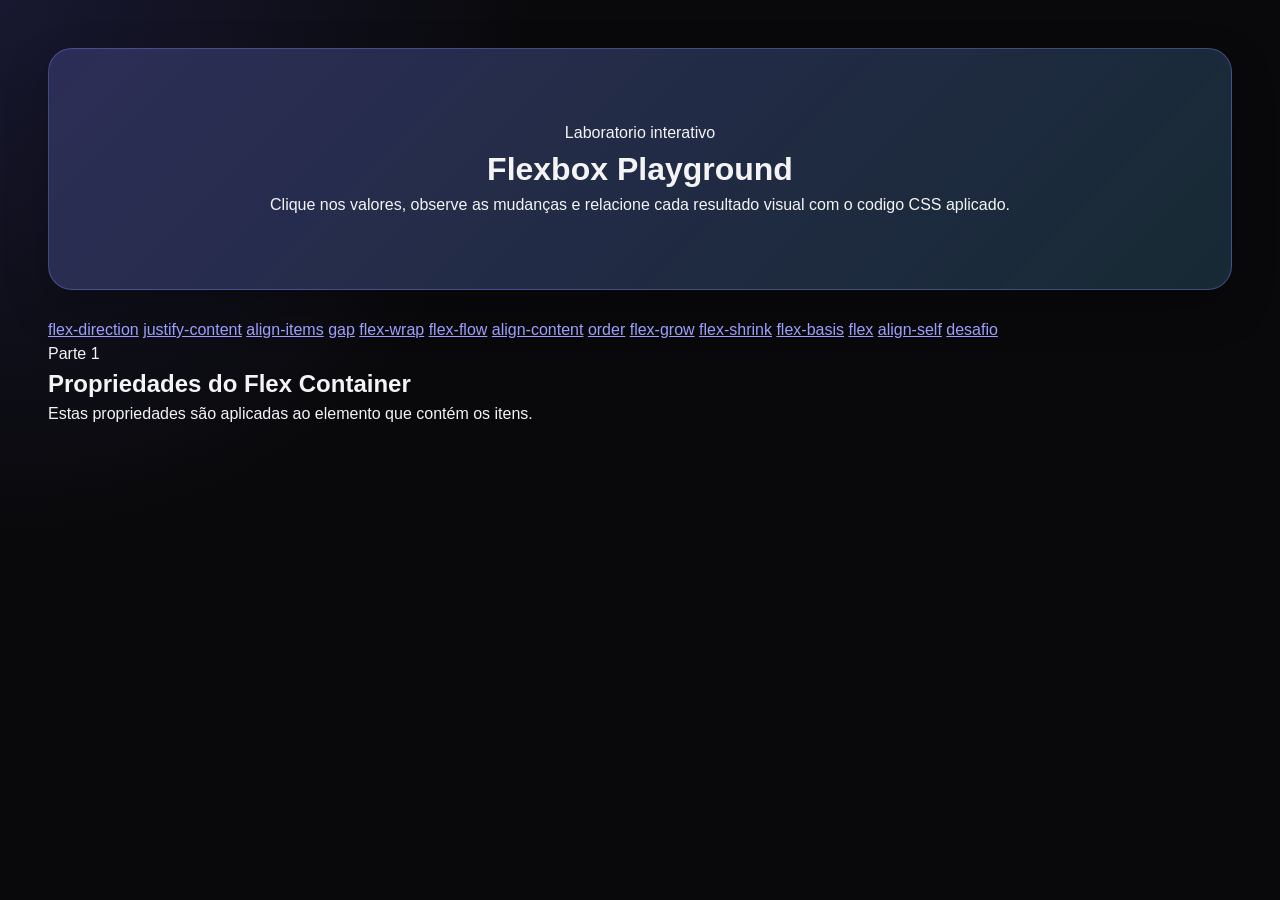
==== flexbox/index.html @ 86616b4c "v1.0.0 Created the project architecture, including:  - /js    - script.js - /style    - style.css in" ====
<!-- Define que o documento utiliza HTML5. Deve ser a primeira declaracao do arquivo -->
<!DOCTYPE html>
<!-- A tag htmlenvolve toda a pagina. lang="pt-BR" informa o idioma para navegadores e leitores de tela. -->
<html lang="pt-BR">
    <!-- O head guarda configuracoes e informacoes que nao aparecem diretamente no conteudo visual -->
<head>
    <!-- Permite utilizar acentos, cedilha e outros caracteres especiais corretamente. -->
    <meta charset="UTF-8">
    <!-- Faz o layout respeitar a largura real de celulares, tablets e computadores. -->
    <meta name="viewport" content="width=device-width, initial-scale=1.0">
    <!-- Descrição usada por mecanismos de busca e no compartilhamento do link -->
    <meta name="description" content="Laboratorio interativo para aprender e praticar as principais propriedades do CSS  Flexbox">
    <!-- Texto exibido na aba do navegador -->
    <title>Laboratorio Flexbox</title>
    <!-- Conecta o HTML ao arquivo CSS responsavel pela aparencia da pagina -->
    <link rel="stylesheet" href="style/style.css">
</head>
<!-- O body contém todo o conteudo visivel da pagina -->
<body>

    <!-- ===================================================
         CABEÇALHO PRINCIPAL
         Apresenta o nome e a proposta do laboratório.
    =================================================== -->
    <header class="page-header">
        <!-- Pequeno rótulo visual acima do título principal -->
        <span class="page-label">Laboratorio interativo</span>
        <!-- h1 é o título principal e deve representar o assunto da página. -->
        <h1>Flexbox Playground</h1>
        <p>
            Clique nos valores, observe as mudanças e relacione cada resultado visual com o codigo CSS aplicado.
        </p>
    </header>

    <!-- ===================================================
         NAVEGAÇÃO INTERNA
         cada link aponta para o id de uma seção da pagina.
         arial-label descreve o menu para tecnologias assistivas.
    =================================================== -->

    <nav class="property-navigation" aria-label="Navegação das propriedades do Flexbox">
        <a href="#flex-direction">flex-direction</a>
        <a href="#justify-content">justify-content</a>
        <a href="#align-items">align-items</a>
        <a href="#gap">gap</a>
        <a href="#flex-wrap">flex-wrap</a>
        <a href="#flex-flow">flex-flow</a>
        <a href="#align-content">align-content</a>
        <a href="#order">order</a>
        <a href="#flex-grow">flex-grow</a>
        <a href="#flex-shrink">flex-shrink</a>
        <a href="#flex-basis">flex-basis</a>
        <a href="#flex">flex</a>
        <a href="#align-self">align-self</a>
        <a href="#desafio">desafio</a>
    </nav>

    <!-- O main reune o conteudo principal do laboratorio -->
     <main>
        <!-- ===================================================
         PARTE 1 - PROPRIEDADES DO FLEX CONTAINER
         São aplicadas ao elemento pai, responsavel po organizar os itens.
        =================================================== -->
        <header class="group-header">
            <span>Parte 1</span>
            <h2>Propriedades do Flex Container</h2>
            <p>Estas propriedades são aplicadas ao elemento que contém os itens.</p>
        </header>
     </main>
</body>
</html>
---- flexbox/style/style.css ----
/* ===========================================
   Configurações gerais
=========================================== */

:root {
    color-scheme: dark;
    --backgroud: #09090b;
    --surface: #18181b;
    --surface-soft: #27272a;
    --surface-highlight: #3f3f46;
    --border: #52525b;
    --text: #f4f4f5;
    --text-muted: #d4d4d8;
    --primary: #6366f1;
    --primary-hover: #818cf8;
    --accent: #38bdf8;
    --success: #22c55e;
    --warning: #f59e0b;
    --danger: #ef4444;
    --item: #0ea5e9;
    --item-select: #f97316;
    --radius-small: 8px;
    --radius-medium: 12px;
    --radius-large: 18px;
    --shadow: 0 18px 45px rgba(0, 0, 0, 0.24);
}

* {
    margin: 0;
    padding: 0;
    box-sizing: border-box;
}

html {
    scroll-behavior: smooth;
    scroll-padding-top: 100px;
}

body {
    min-height: 100vh;
    padding: clamp(16px, 4vw, 48px);
    color: var(--text);
    background:
        radial-gradient(circle at top left, 
            rgba(99, 102, 241, 0.16),
            transparent 34rem),
        var(--backgroud);
        font-family: Inter, Arial, Arial, Helvetica, sans-serif;
        line-height: 1.5;
}

button,
select {
    font: inherit;
}

button,
a,
select {
    -webkit-tap-highlight-color: transparent;
}

button:focus-visible,
a:focus-visible,
select:focus-visible {
    outline: 3px solid #facc15;
    outline-offset: 3px;
}

/* ===========================================
   Cabeçalho e navegação
=========================================== */

.page-header {
    max-width: 1200px;
    margin: 0 auto 28px;
    padding: clamp(28px, 6vw, 72px);
    text-align: center;
    background: 
        linear-gradient(
            135deg, rgba(99, 102, 241, 0.28),
            rgba(14, 165, 233, 0.12)
        ),
        var(--surface);
    border: 1px solid rgba(129, 140, 248, 0.35);
    border-radius: 24px;
    box-shadow: var(--shadow);
}
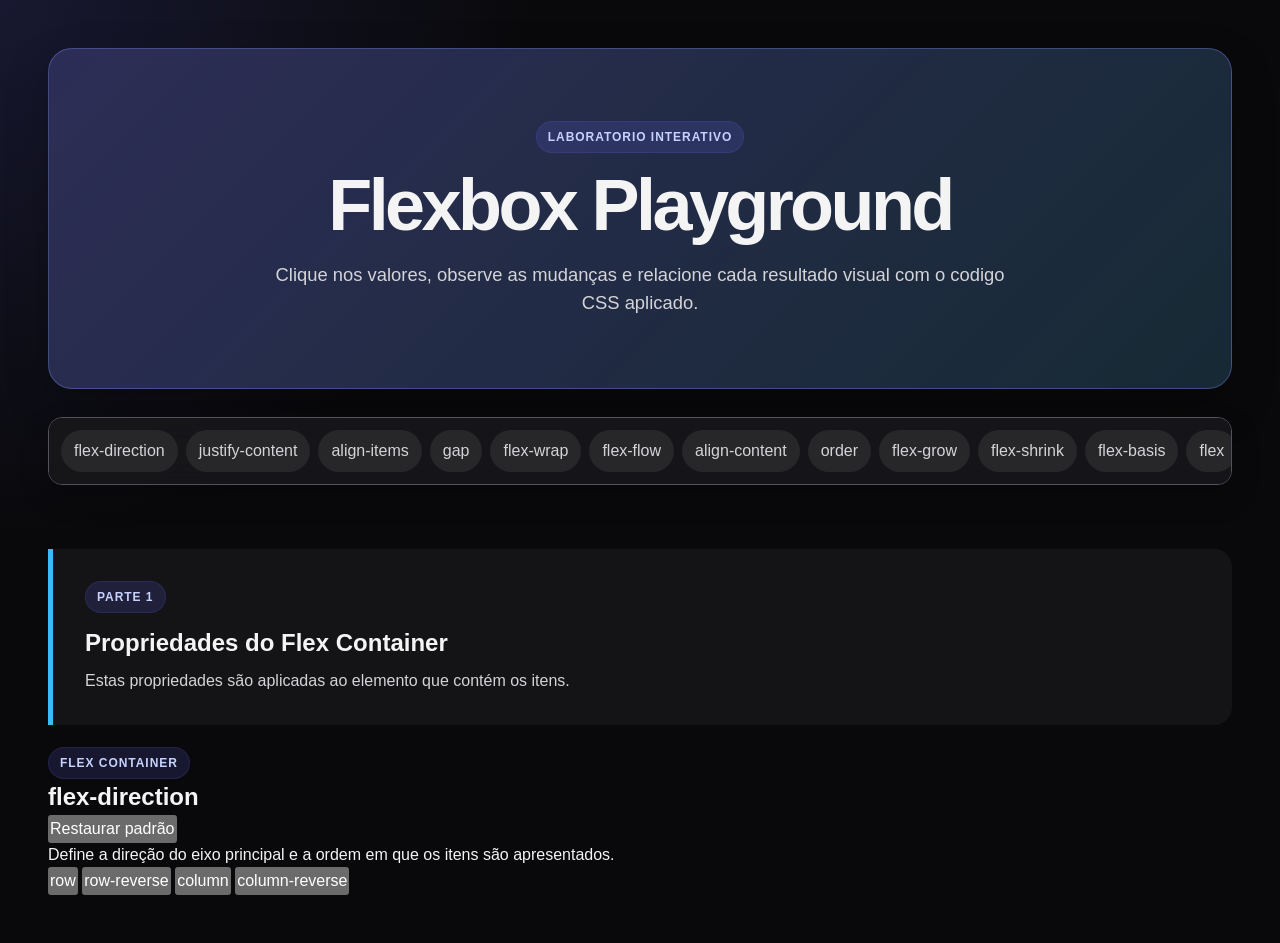
==== commit 416ec4ad: "v1.0.1 Updates to index.html:  1. Fixed bugs in the navigation menu. 2. Added styling to the `group-" ====
--- a/flexbox/index.html
+++ b/flexbox/index.html
@@ -66,6 +66,39 @@
             <h2>Propriedades do Flex Container</h2>
             <p>Estas propriedades são aplicadas ao elemento que contém os itens.</p>
         </header>
+
+        <!-- ===========================================
+            SEÇÃO: flex-direction
+            Define a direção do eixo principal e a ordem inicial dos itens.
+            O id permite acessar esta seção pelo menu de navegação
+        =========================================== -->
+        <section class="demo" id="flex-direction">
+            <!-- Agrupa o título da propriedade e o botão que restaura o valor inicial. -->
+             <div class="demo-heading">
+                <div>
+                    <span class="property-type">Flex Container</span>
+                    <h2>flex-direction</h2>
+                </div>
+                <button type="button" class="reset-button" data-reset-section="direction">Restaurar padrão</button>
+             </div>
+
+             <p class="demo-introduction">
+                Define a direção do eixo principal e a ordem em que os itens são apresentados.
+             </p>
+
+             <!-- 
+                Grupo de botões com os valores da propriedade.
+                role="group" e arial-label ajudam leitores de tela.
+                data-* guarda o valor que será lido pelo JavaScript.
+                aria-pressed informs qual botão está ativo.
+             -->
+                <div class="buttons" role="group" aria-label="Valores de flex-direction">
+                    <button type="button" data-direction="row" aria-pressed="true">row</button>
+                    <button type="button" data-direction="row-reverse" aria-pressed="false">row-reverse</button>
+                    <button type="button" data-direction="column" aria-pressed="false">column</button>
+                    <button type="button" data-direction="column-reverse" aria-pressed="false">column-reverse</button>
+                </div>
+        </section>
      </main>
 </body>
 </html>
--- a/flexbox/style/style.css
+++ b/flexbox/style/style.css
@@ -85,4 +85,99 @@
     border: 1px solid rgba(129, 140, 248, 0.35);
     border-radius: 24px;
     box-shadow: var(--shadow);
+}
+
+.page-label,
+.property-type,
+.group-header span {
+    display: inline-flex;
+    align-items: center;
+    width: fit-content;
+    padding: 6px 11px;
+    color: #c7d2fe;
+    background-color: rgba(99, 102, 241, 0.16);
+    border: 1px solid rgba(99, 102, 241, 0.16);
+    border-radius: 999px;
+    font-size: 0.75rem;
+    font-weight: 700;
+    letter-spacing: 0.08em;
+    text-transform: uppercase;
+}
+
+.page-header h1 {
+    margin-top: 16px;
+    font-size: clamp(2rem, 7vw, 4.5rem);
+    line-height: 1;
+    letter-spacing: -0.05em;
+}
+
+.page-header p {
+    max-width: 760px;
+    margin: 20px auto 0;
+    color: var(--text-muted);
+    font-size: clamp(1rem, 2vw, 1.15rem);
+}
+
+.property-navigation {
+    position: sticky;
+    top: 12px;
+    z-index: 20;
+    display: flex;
+    gap: 8px;
+    flex-wrap: nowrap;
+    max-width: 1200px;
+    margin: 0 auto 36px;
+    padding: 12px;
+    overflow-x: auto;
+    background-color: rgba(24, 24, 27, 0.9);
+    border: 1px solid var(--border);
+    border-radius: 14px;
+    box-shadow: 0 12px 30px rgba(0, 0, 0, 0.2);
+    backdrop-filter: blur(14px);
+}
+
+.property-navigation a {
+    flex: 0 0 auto;
+    padding: 8px 12px;
+    color: var(--text-muted);
+    background-color: var(--surface-soft);
+    border: 1px solid transparent;
+    border-radius: 999px;
+    text-decoration: none;
+    font-size: 0.85;
+    transition: 0.2s;
+}
+
+.property-navigation a:hover {
+    color: white;
+    background-color: var(--primary);
+    border-color: var(--primary-hover);
+}
+
+/* ===========================================
+   Grupos e seções
+=========================================== */
+
+main {
+    max-width: 1200px;
+    margin: 0 auto;
+}
+
+.group-header {
+    margin: 64px 0 22px;
+    padding: clamp(20px, 4vw, 32px);
+    background-color: rgba(24, 24, 27, 0.76);
+    border-left: 5px solid var(--accent);
+    border-radius: 0 var(--radius-large) var(--radius-large) 0;
+}
+
+.group-header h2 {
+    margin-top: 12px;
+    color: var(--text);
+    font-size: clamp(1.6rem, 4vw, 2.5);
+}
+
+.group-header p {
+    margin-top: 8px;
+    color: var(--text-muted);
 }
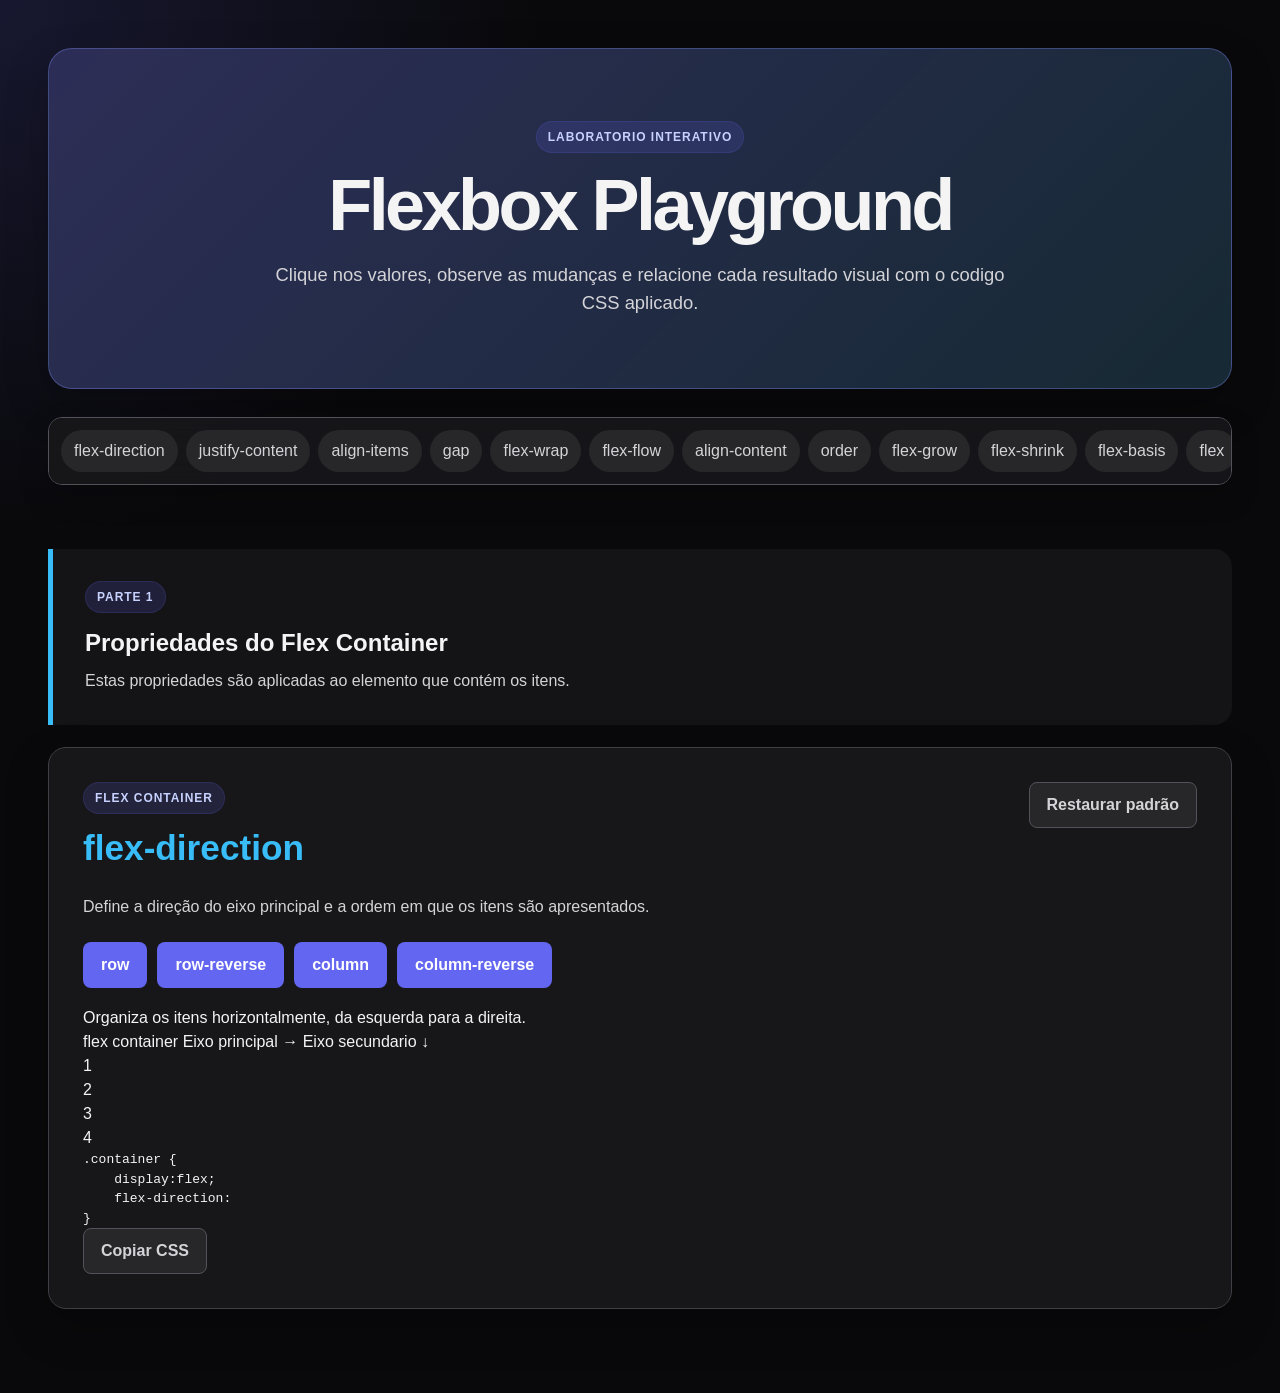
==== commit c4da6750: "v1.0.2 Update to index.html:  1. Added a custom description field (updated via JavaScript based on t" ====
--- a/flexbox/index.html
+++ b/flexbox/index.html
@@ -98,6 +98,46 @@
                     <button type="button" data-direction="column" aria-pressed="false">column</button>
                     <button type="button" data-direction="column-reverse" aria-pressed="false">column-reverse</button>
                 </div>
+
+                <!--
+                Descrição atualizada pelo JavaScript conforme o botão escolhido.
+                aria-live="polite" permite anunciar a mudança para leitores de tela.
+                -->
+
+                <p class="property-descripition direction-descript" aria-live="polite">
+                    Organiza os itens horizontalmente, da esquerda para a direita.
+                </p>
+
+                <!--
+                    Área visual da demontração.
+                    A classe container recebe display:flex no CSS.
+                    A segunda classe identifica a propriedade demonstrada.
+                -->
+                <div class="container direction-container" id="direction-container">
+                    <span class="container-label">flex container</span>
+                    <!-- Indicadores dos eixos; o JavaScript atualiza as setas nesta seção-->
+                    <span class="axis axis-main direction-main-axis">Eixo principal →</span>
+                    <span class="axis axis-cross direction-cross-axis">Eixo secundario ↓</span>
+                    <!-- Cada elemento .item é um flex Item. Os números facilitam observar ordem e posição -->
+                     <div><span class="item">1</span></div>
+                     <div><span class="item">2</span></div>
+                     <div><span class="item">3</span></div>
+                     <div><span class="item">4</span></div>
+                </div>
+
+                <!--
+                    Mostra o CSS correspondente ao valor selecionado.
+                    pre preserva espaços e quebras linha; code identifica código-fonte.
+                    O botão usa data-copy-property e data-copy-target para copiar o resultado.
+                -->
+                <div class="code-wrapper">
+                    <pre class="code"><code>.container {
+    display:flex;
+    flex-direction: <strong class="direction-value" aria-live="polite"></strong>
+}</code></pre>
+                <button type="button" class="copy-button" data-copy-property="flex-direction"
+                    data-copy-targed=".direction-value">Copiar CSS</button>
+            </div>
         </section>
      </main>
 </body>
--- a/flexbox/style/style.css
+++ b/flexbox/style/style.css
@@ -180,4 +180,174 @@
 .group-header p {
     margin-top: 8px;
     color: var(--text-muted);
-}+}
+
+/* ===========================================
+   CARD DE DEMONTRAÇÃO
+
+   Cada propredade é apresentada dentro de um card separado.
+
+   overflow: hidden impede que elementos ultrapassem as bordas.
+=========================================== */
+
+.demo {
+    margin-bottom: 36px;
+    padding: clamp(20px, 4vw, 34px);
+    overflow: hidden;
+    background-color: rgba(24, 24, 27, 0.92);
+    border: 1px solid var(--surface-highlight);
+    border-radius: var(--radius-large);
+    box-shadow: var(--shadow);
+}
+
+/* ===========================================
+   CABEÇALHO INTERNO DA DEMONSTRAÇÃO
+
+   Utiliza flexbox para separar
+=========================================== */
+
+
+.demo-heading {
+    display: flex;
+    align-items: flex-start;
+    justify-content: space-between;
+    gap: 20px;
+}
+
+.demo-heading h2 {
+    margin-top: 8px;
+    color: var(--accent);
+    font-size: clamp(1.55rem, 4vw, 2.2rem);
+}
+
+.item-property {
+    color: #fed7aa;
+    background-color: rgba(249, 115, 22, 0.14);
+    border-color: rgba(249, 115, 22, 0.3);
+}
+
+.challenge-label {
+    color: #bbf7d0;
+    background-color: rgba(34, 197, 94, 0.14);
+    border-color: rgba(34, 197, 94, 0.3);
+}
+
+.demo-introduction {
+    max-width: 850px;
+    margin: 18px 0 22px;
+    color: var(--text-muted);
+    line-height: 1.7;
+}
+
+.demo-introduction strong {
+    color: white;
+}
+
+/* ===========================================
+   DESCRIÇÃO DINÂMICA
+
+   Este texto será atualizado pelo JavaScript quando o aluno
+   selecionar outro valor da propriedade.
+=========================================== */
+
+.property-description {
+    min-height: 52px;
+    margin: 0 0 18px;
+    padding: 12px 16px;
+    color: #e0f2fe;
+    background-color: rgba(14, 165, 233, 0.09);
+    border-left: 4px solid var(--accent);
+    border-radius: 0 var(--radius-small) var(--radius-small);
+}
+
+/* ===========================================
+   BOTÕES E CONTROLES
+=========================================== */
+
+/* Organiza os botões em linha e permite quebra automatica. */
+
+.buttons {
+    display: flex;
+    gap: 10px;
+    flex-wrap: wrap;
+    margin-bottom: 18px;
+}
+
+/* ===========================================
+   BOTÃO PADRÃO
+
+   min-height: 44px cria uma área confortavel para clique
+   também em dispositivos com tela sensivel ao toque.
+=========================================== */
+
+button {
+    min-height: 44px;
+    padding: 10px 17px;
+    color: white;
+    background-color: var(--primary);
+    border: 1px solid transparent;
+    border-radius: var(--radius-small);
+    cursor: pointer;
+    font-weight: 700;
+    transition: 
+        transform 0.2s,
+        backgroud-color 0.2s,
+        border-color 0.2s,
+        box-shadow 0.2s;
+}
+
+button:hover {
+    background-color: var(--primary-hover);
+    transform: translateY(-1px);
+}
+
+/* ===========================================
+   BOTÃO ATIVO
+
+   A classe active é controlada pelo JavaScript e mostra qual
+   valor CSS está selecionada
+=========================================== */
+
+button.active {
+    color: #052e16;
+    background-color: var(--success);
+    border-color: #86efac;
+    box-shadow: 0 0 0 4px rgba(34, 197, 94, 0.14);
+}
+
+.reset-button,
+.copy-button {
+    color: var(--text-muted);
+    background-color: var(--surface-soft);
+    border-color: var(--border);
+    font-weight: 600;
+}
+
+.reset-button:hover,
+.copy-button:hover {
+    color: white;
+    background-color: var(--surface-highlight);
+}
+
+/*
+    Esta classe é adicionada temporariamente pelo JavaScript
+    após o código CSS ser copiado
+*/
+
+.copy-button.copy-sucess {
+    color: #052e16;
+    background-color: var(--success);
+    border-color: #86efac;
+}
+
+.compact-buttons {
+    margin-bottom: 0;
+}
+
+/* ===========================================
+   CONTROLE DA DEMONSTRAÇÃO flex-shrink
+
+   flex-shrink só é percebido quando falta espaço.
+
+   Por isso esta área permite alterar a largura do container.
+=========================================== */
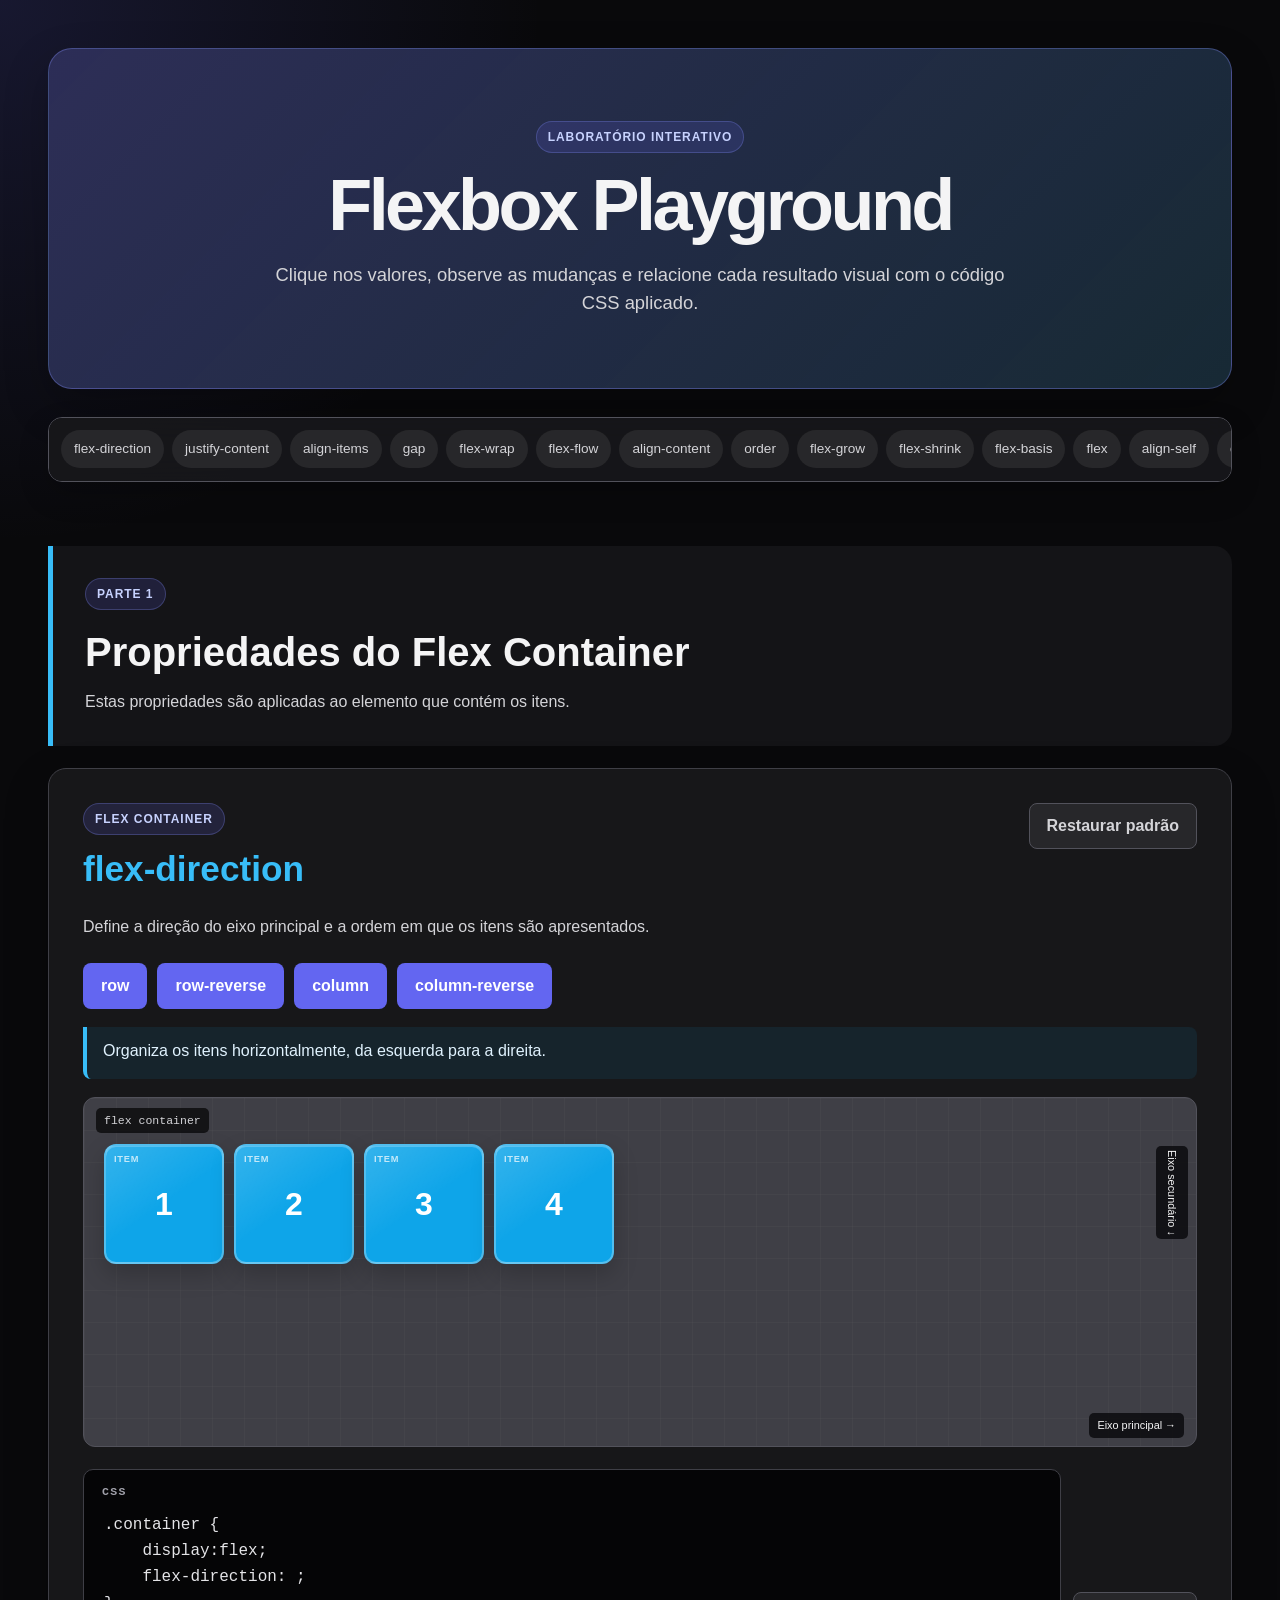
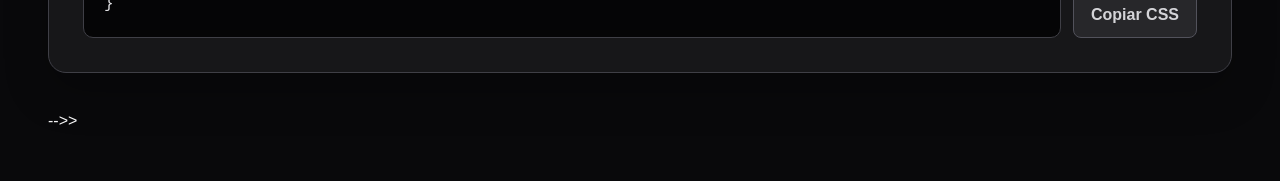
==== commit 849fe632: "v1.0.3 Update to index.html:  There were no updates to this file in this version.  Update to style.c" ====
--- a/flexbox/index.html
+++ b/flexbox/index.html
@@ -1,43 +1,46 @@
-<!-- Define que o documento utiliza HTML5. Deve ser a primeira declaracao do arquivo -->
+<!-- Define que o documento utiliza HTML5. Deve ser a primeira declaração do arquivo -->
 <!DOCTYPE html>
-<!-- A tag htmlenvolve toda a pagina. lang="pt-BR" informa o idioma para navegadores e leitores de tela. -->
+<!-- A tag html envolve toda a página. lang="pt-BR" informa o idioma para navegadores e leitores de tela. -->
 <html lang="pt-BR">
-    <!-- O head guarda configuracoes e informacoes que nao aparecem diretamente no conteudo visual -->
+ 
+<!-- O head guarda configurações e informações que não aparecem diretamente no conteúdo visual. -->
 <head>
     <!-- Permite utilizar acentos, cedilha e outros caracteres especiais corretamente. -->
     <meta charset="UTF-8">
     <!-- Faz o layout respeitar a largura real de celulares, tablets e computadores. -->
     <meta name="viewport" content="width=device-width, initial-scale=1.0">
-    <!-- Descrição usada por mecanismos de busca e no compartilhamento do link -->
-    <meta name="description" content="Laboratorio interativo para aprender e praticar as principais propriedades do CSS  Flexbox">
+    <!-- Descrição usada por mecanismos de busca e no compartilhamento do link. -->
+    <meta name="description" content="Laboratório interativo para aprender e praticar as principais propriedades do CSS flexbox.">
     <!-- Texto exibido na aba do navegador -->
-    <title>Laboratorio Flexbox</title>
-    <!-- Conecta o HTML ao arquivo CSS responsavel pela aparencia da pagina -->
+    <title>Laboratório Flexbox</title>
+    <!-- Conecta o HTML ao arquivo CSS responsável pela aparência da página. -->
     <link rel="stylesheet" href="style/style.css">
 </head>
-<!-- O body contém todo o conteudo visivel da pagina -->
+ 
+<!-- O body contém todo o conteúdo visível da página. -->
 <body>
-
+   
     <!-- ===================================================
          CABEÇALHO PRINCIPAL
          Apresenta o nome e a proposta do laboratório.
     =================================================== -->
     <header class="page-header">
-        <!-- Pequeno rótulo visual acima do título principal -->
-        <span class="page-label">Laboratorio interativo</span>
-        <!-- h1 é o título principal e deve representar o assunto da página. -->
+        <!-- Pequeno rótulo visual acima do título principal. -->
+        <span class="page-label">Laboratório interativo</span>
+        <!-- h1 é o título principal e deve represetar o assunto da página. -->
         <h1>Flexbox Playground</h1>
         <p>
-            Clique nos valores, observe as mudanças e relacione cada resultado visual com o codigo CSS aplicado.
+            Clique nos valores, observe as mudanças e relacione cada resultado visual
+            com o código CSS aplicado.
         </p>
     </header>
-
+ 
     <!-- ===================================================
          NAVEGAÇÃO INTERNA
-         cada link aponta para o id de uma seção da pagina.
-         arial-label descreve o menu para tecnologias assistivas.
+         Cada link aponta para o id de uma seção da página.
+         aria-label descreve o menu para tecnologias assistivas.
     =================================================== -->
-
+ 
     <nav class="property-navigation" aria-label="Navegação das propriedades do Flexbox">
         <a href="#flex-direction">flex-direction</a>
         <a href="#justify-content">justify-content</a>
@@ -54,91 +57,92 @@
         <a href="#align-self">align-self</a>
         <a href="#desafio">desafio</a>
     </nav>
-
-    <!-- O main reune o conteudo principal do laboratorio -->
-     <main>
+ 
+    <!-- O main reúne o conteúdo principal do laboratório -->
+    <main>
         <!-- ===================================================
-         PARTE 1 - PROPRIEDADES DO FLEX CONTAINER
-         São aplicadas ao elemento pai, responsavel po organizar os itens.
+             PARTE 1 — PROPRIEDADES DO FLEX CONTAINER
+             São aplicadas ao elemento pai, responsável por organizar os itens.
         =================================================== -->
         <header class="group-header">
             <span>Parte 1</span>
             <h2>Propriedades do Flex Container</h2>
             <p>Estas propriedades são aplicadas ao elemento que contém os itens.</p>
         </header>
-
-        <!-- ===========================================
-            SEÇÃO: flex-direction
-            Define a direção do eixo principal e a ordem inicial dos itens.
-            O id permite acessar esta seção pelo menu de navegação
-        =========================================== -->
+ 
+        <!-- ===================================================
+             SEÇÃO: flex-direction
+             Define a direção do eixo principal e a ordem inicial dos itens.
+             O id permite acessar esta seção pelo menu de navegação.
+        =================================================== -->
         <section class="demo" id="flex-direction">
             <!-- Agrupa o título da propriedade e o botão que restaura o valor inicial. -->
-             <div class="demo-heading">
+            <div class="demo-heading">
                 <div>
                     <span class="property-type">Flex Container</span>
                     <h2>flex-direction</h2>
                 </div>
                 <button type="button" class="reset-button" data-reset-section="direction">Restaurar padrão</button>
-             </div>
-
-             <p class="demo-introduction">
+            </div>
+ 
+            <p class="demo-introduction">
                 Define a direção do eixo principal e a ordem em que os itens são apresentados.
-             </p>
-
-             <!-- 
+            </p>
+ 
+            <!--
                 Grupo de botões com os valores da propriedade.
-                role="group" e arial-label ajudam leitores de tela.
+                role="group" e aria-label ajudam leitores de tela.
                 data-* guarda o valor que será lido pelo JavaScript.
-                aria-pressed informs qual botão está ativo.
-             -->
-                <div class="buttons" role="group" aria-label="Valores de flex-direction">
-                    <button type="button" data-direction="row" aria-pressed="true">row</button>
-                    <button type="button" data-direction="row-reverse" aria-pressed="false">row-reverse</button>
-                    <button type="button" data-direction="column" aria-pressed="false">column</button>
-                    <button type="button" data-direction="column-reverse" aria-pressed="false">column-reverse</button>
-                </div>
-
-                <!--
+                aria-pressed informa qual botão está ativo.
+            -->
+            <div class="buttons" role="group" aria-label="Valores de flex-direction">
+                <button type="button" data-direction="row" aria-pressed="true">row</button>
+                <button type="button" data-direction="row-reverse" aria-pressed="false">row-reverse</button>
+                <button type="button" data-direction="column" aria-pressed="false">column</button>
+                <button type="button" data-direction="column-reverse" aria-pressed="false">column-reverse</button>
+            </div>
+ 
+            <!--
                 Descrição atualizada pelo JavaScript conforme o botão escolhido.
                 aria-live="polite" permite anunciar a mudança para leitores de tela.
-                -->
-
-                <p class="property-descripition direction-descript" aria-live="polite">
-                    Organiza os itens horizontalmente, da esquerda para a direita.
-                </p>
-
-                <!--
-                    Área visual da demontração.
-                    A classe container recebe display:flex no CSS.
-                    A segunda classe identifica a propriedade demonstrada.
-                -->
-                <div class="container direction-container" id="direction-container">
-                    <span class="container-label">flex container</span>
-                    <!-- Indicadores dos eixos; o JavaScript atualiza as setas nesta seção-->
-                    <span class="axis axis-main direction-main-axis">Eixo principal →</span>
-                    <span class="axis axis-cross direction-cross-axis">Eixo secundario ↓</span>
-                    <!-- Cada elemento .item é um flex Item. Os números facilitam observar ordem e posição -->
-                     <div><span class="item">1</span></div>
-                     <div><span class="item">2</span></div>
-                     <div><span class="item">3</span></div>
-                     <div><span class="item">4</span></div>
-                </div>
-
-                <!--
-                    Mostra o CSS correspondente ao valor selecionado.
-                    pre preserva espaços e quebras linha; code identifica código-fonte.
-                    O botão usa data-copy-property e data-copy-target para copiar o resultado.
-                -->
-                <div class="code-wrapper">
-                    <pre class="code"><code>.container {
+            -->
+            <p class="property-description direction-description" aria-live="polite">
+                Organiza os itens horizontalmente, da esquerda para a direita.
+            </p>
+ 
+            <!--
+                Área visual da demonstração.
+                A classe container recebe display:flex no CSS.
+                A segunda classe identifica a propriedade demonstrada.
+            -->
+            <div class="container direction-container" id="direction-container">
+                <span class="container-label">flex container</span>
+                <!-- Indicadores dos eixos; o JavaScript atualiza as setas nesta seção. -->
+                <span class="axis axis-main direction-main-axis">Eixo principal →</span>
+                <span class="axis axis-cross direction-cross-axis">Eixo secundário ↓</span>
+                <!-- Cada elemento .item é um flex Item. Os números facilitam observar ordem e posição. -->
+                <div><span class="item">1</span></div>
+                <div><span class="item">2</span></div>
+                <div><span class="item">3</span></div>
+                <div><span class="item">4</span></div>
+            </div>
+ 
+            <!--
+                Mostra o CSS correspondente ao valor selecionado.
+                <pre> preserva espaços e quebras de linha; <code> identifica código-fonte.
+                O botão usa data-copy-property e data-copy-target para copiar o resultado.
+            -->
+            <div class="code-wrapper">
+                <pre class="code"><code>.container {
     display:flex;
-    flex-direction: <strong class="direction-value" aria-live="polite"></strong>
+    flex-direction: <strong class="direction-value" aria-live="polite"></strong>;                    
 }</code></pre>
                 <button type="button" class="copy-button" data-copy-property="flex-direction"
-                    data-copy-targed=".direction-value">Copiar CSS</button>
+                    data-copy-target=".direction-value">Copiar CSS</button>
             </div>
         </section>
-     </main>
+ 
+    </main>
+ 
 </body>
-</html>+</html>-->>
--- a/flexbox/style/style.css
+++ b/flexbox/style/style.css
@@ -1,10 +1,10 @@
 /* ===========================================
    Configurações gerais
 =========================================== */
-
+ 
 :root {
     color-scheme: dark;
-    --backgroud: #09090b;
+    --background: #09090b;
     --surface: #18181b;
     --surface-soft: #27272a;
     --surface-highlight: #3f3f46;
@@ -18,65 +18,65 @@
     --warning: #f59e0b;
     --danger: #ef4444;
     --item: #0ea5e9;
-    --item-select: #f97316;
+    --item-selected: #f97316;
     --radius-small: 8px;
     --radius-medium: 12px;
     --radius-large: 18px;
     --shadow: 0 18px 45px rgba(0, 0, 0, 0.24);
 }
-
+ 
 * {
     margin: 0;
     padding: 0;
     box-sizing: border-box;
 }
-
+ 
 html {
     scroll-behavior: smooth;
     scroll-padding-top: 100px;
 }
-
+ 
 body {
     min-height: 100vh;
     padding: clamp(16px, 4vw, 48px);
     color: var(--text);
     background:
-        radial-gradient(circle at top left, 
+        radial-gradient(circle at top left,
             rgba(99, 102, 241, 0.16),
             transparent 34rem),
-        var(--backgroud);
-        font-family: Inter, Arial, Arial, Helvetica, sans-serif;
-        line-height: 1.5;
-}
-
+        var(--background);
+    font-family: Inter, Arial, Helvetica, sans-serif;
+    line-height: 1.5;
+}
+ 
 button,
 select {
     font: inherit;
 }
-
+ 
 button,
 a,
 select {
     -webkit-tap-highlight-color: transparent;
 }
-
+ 
 button:focus-visible,
 a:focus-visible,
 select:focus-visible {
     outline: 3px solid #facc15;
     outline-offset: 3px;
 }
-
+ 
 /* ===========================================
    Cabeçalho e navegação
 =========================================== */
-
+ 
 .page-header {
     max-width: 1200px;
     margin: 0 auto 28px;
     padding: clamp(28px, 6vw, 72px);
     text-align: center;
-    background: 
+    background:
         linear-gradient(
             135deg, rgba(99, 102, 241, 0.28),
             rgba(14, 165, 233, 0.12)
@@ -86,7 +86,7 @@
     border-radius: 24px;
     box-shadow: var(--shadow);
 }
-
+ 
 .page-label,
 .property-type,
 .group-header span {
@@ -96,28 +96,28 @@
     padding: 6px 11px;
     color: #c7d2fe;
     background-color: rgba(99, 102, 241, 0.16);
-    border: 1px solid rgba(99, 102, 241, 0.16);
+    border: 1px solid rgba(129, 140, 248, 0.28);
     border-radius: 999px;
     font-size: 0.75rem;
     font-weight: 700;
     letter-spacing: 0.08em;
     text-transform: uppercase;
 }
-
+ 
 .page-header h1 {
     margin-top: 16px;
     font-size: clamp(2rem, 7vw, 4.5rem);
     line-height: 1;
     letter-spacing: -0.05em;
 }
-
+ 
 .page-header p {
     max-width: 760px;
     margin: 20px auto 0;
     color: var(--text-muted);
-    font-size: clamp(1rem, 2vw, 1.15rem);
-}
-
+    font-size: clamp(1rem, 2vw, 1.15rem); /*      1.15rem*/
+}
+ 
 .property-navigation {
     position: sticky;
     top: 12px;
@@ -135,7 +135,7 @@
     box-shadow: 0 12px 30px rgba(0, 0, 0, 0.2);
     backdrop-filter: blur(14px);
 }
-
+ 
 .property-navigation a {
     flex: 0 0 auto;
     padding: 8px 12px;
@@ -144,25 +144,25 @@
     border: 1px solid transparent;
     border-radius: 999px;
     text-decoration: none;
-    font-size: 0.85;
+    font-size: 0.85rem;
     transition: 0.2s;
 }
-
+ 
 .property-navigation a:hover {
     color: white;
     background-color: var(--primary);
     border-color: var(--primary-hover);
 }
-
+ 
 /* ===========================================
    Grupos e seções
 =========================================== */
-
+ 
 main {
     max-width: 1200px;
     margin: 0 auto;
 }
-
+ 
 .group-header {
     margin: 64px 0 22px;
     padding: clamp(20px, 4vw, 32px);
@@ -170,26 +170,26 @@
     border-left: 5px solid var(--accent);
     border-radius: 0 var(--radius-large) var(--radius-large) 0;
 }
-
+ 
 .group-header h2 {
     margin-top: 12px;
     color: var(--text);
-    font-size: clamp(1.6rem, 4vw, 2.5);
-}
-
+    font-size: clamp(1.6rem, 4vw, 2.5rem);
+}
+ 
 .group-header p {
     margin-top: 8px;
     color: var(--text-muted);
 }
-
-/* ===========================================
-   CARD DE DEMONTRAÇÃO
-
-   Cada propredade é apresentada dentro de um card separado.
-
+ 
+/* ==========================================================
+   CARD DE DEMONSTRAÇÃO
+ 
+   Cada propriedade é apresentada dentro de um card separado.
+ 
    overflow: hidden impede que elementos ultrapassem as bordas.
-=========================================== */
-
+========================================================== */
+ 
 .demo {
     margin-bottom: 36px;
     padding: clamp(20px, 4vw, 34px);
@@ -199,57 +199,57 @@
     border-radius: var(--radius-large);
     box-shadow: var(--shadow);
 }
-
-/* ===========================================
+ 
+/* ==========================================================
    CABEÇALHO INTERNO DA DEMONSTRAÇÃO
-
-   Utiliza flexbox para separar
-=========================================== */
-
-
+ 
+   Utiliza Flexbox para separar o título da propriedade e
+   o botão de restauração.
+========================================================== */
+ 
 .demo-heading {
     display: flex;
     align-items: flex-start;
     justify-content: space-between;
     gap: 20px;
 }
-
+ 
 .demo-heading h2 {
     margin-top: 8px;
     color: var(--accent);
     font-size: clamp(1.55rem, 4vw, 2.2rem);
 }
-
+ 
 .item-property {
     color: #fed7aa;
     background-color: rgba(249, 115, 22, 0.14);
     border-color: rgba(249, 115, 22, 0.3);
 }
-
+ 
 .challenge-label {
     color: #bbf7d0;
     background-color: rgba(34, 197, 94, 0.14);
     border-color: rgba(34, 197, 94, 0.3);
 }
-
+ 
 .demo-introduction {
     max-width: 850px;
     margin: 18px 0 22px;
     color: var(--text-muted);
     line-height: 1.7;
 }
-
+ 
 .demo-introduction strong {
     color: white;
 }
-
-/* ===========================================
+ 
+/* ==========================================================
    DESCRIÇÃO DINÂMICA
-
+ 
    Este texto será atualizado pelo JavaScript quando o aluno
    selecionar outro valor da propriedade.
-=========================================== */
-
+========================================================== */
+ 
 .property-description {
     min-height: 52px;
     margin: 0 0 18px;
@@ -259,27 +259,27 @@
     border-left: 4px solid var(--accent);
     border-radius: 0 var(--radius-small) var(--radius-small);
 }
-
-/* ===========================================
+ 
+/* ==========================================================
    BOTÕES E CONTROLES
-=========================================== */
-
-/* Organiza os botões em linha e permite quebra automatica. */
-
+========================================================== */
+ 
+/* Organiza os botões em linha e permite quebra automática. */
+ 
 .buttons {
     display: flex;
     gap: 10px;
     flex-wrap: wrap;
     margin-bottom: 18px;
 }
-
-/* ===========================================
+ 
+/* ==========================================================
    BOTÃO PADRÃO
-
-   min-height: 44px cria uma área confortavel para clique
-   também em dispositivos com tela sensivel ao toque.
-=========================================== */
-
+ 
+   min-height: 44px cria uma área confortável para clique
+   também em dispositivos com tela sensível ao toque.
+========================================================== */
+ 
 button {
     min-height: 44px;
     padding: 10px 17px;
@@ -289,32 +289,32 @@
     border-radius: var(--radius-small);
     cursor: pointer;
     font-weight: 700;
-    transition: 
+    transition:
         transform 0.2s,
-        backgroud-color 0.2s,
+        background-color 0.2s,
         border-color 0.2s,
         box-shadow 0.2s;
 }
-
+ 
 button:hover {
     background-color: var(--primary-hover);
     transform: translateY(-1px);
 }
-
-/* ===========================================
+ 
+/* ==========================================================
    BOTÃO ATIVO
-
+ 
    A classe active é controlada pelo JavaScript e mostra qual
-   valor CSS está selecionada
-=========================================== */
-
+   valor CSS está selecionado.
+========================================================== */
+ 
 button.active {
     color: #052e16;
     background-color: var(--success);
     border-color: #86efac;
     box-shadow: 0 0 0 4px rgba(34, 197, 94, 0.14);
 }
-
+ 
 .reset-button,
 .copy-button {
     color: var(--text-muted);
@@ -322,32 +322,283 @@
     border-color: var(--border);
     font-weight: 600;
 }
-
+ 
 .reset-button:hover,
 .copy-button:hover {
     color: white;
     background-color: var(--surface-highlight);
 }
-
+ 
 /*
-    Esta classe é adicionada temporariamente pelo JavaScript
-    após o código CSS ser copiado
+   Esta classe é adicionada temporariamente pelo JavaScript
+   após o código CSS ser copiado.
 */
-
-.copy-button.copy-sucess {
+ 
+.copy-button.copy-success {
     color: #052e16;
     background-color: var(--success);
     border-color: #86efac;
 }
-
+ 
 .compact-buttons {
     margin-bottom: 0;
 }
-
-/* ===========================================
+ 
+/* ==========================================================
    CONTROLE DA DEMONSTRAÇÃO flex-shrink
-
+ 
    flex-shrink só é percebido quando falta espaço.
-
+ 
    Por isso esta área permite alterar a largura do container.
-=========================================== */+========================================================== */
+ 
+.size-controls {
+    display: flex;
+    align-items: center;
+    gap: 14px;
+    flex-wrap: wrap;
+    margin-bottom: 18px;
+    padding: 14px;
+    background-color: var(--surface-soft);
+    border-radius: var(--radius-medium);
+}
+ 
+.size-controls span {
+    color: var(--text-muted);
+    font-weight: 700;
+}
+ 
+/* ==========================================================
+   CONTAINERS E ITENS
+========================================================== */
+ 
+/* ==========================================================
+   FLEX CONTAINER BASE
+ 
+   Esta é a classe principal do laboratório.
+ 
+   display: flex ativa o Flexbox.
+   flex-direction: row define a direção inicial.
+   gap cria espaço entre os Flex Items.
+ 
+   position: relative permite posicionar rótulos e indicadores
+   dentro do container.
+ 
+   overflow: auto cria rolagem quando necessário.
+========================================================== */
+ 
+.container {
+    position: relative;
+    display: flex;
+    flex-direction: row;
+    width: 100%;
+    min-height: 350px;
+    gap: 10px;
+    padding: 46px 20px 20px;
+    overflow: auto;
+    background:
+        linear-gradient(rgba(255, 255, 255, 0.025) 1px, transparent 1px),
+        linear-gradient(90deg, rgba(255, 255, 255, 0.025) 1px, transparent 1px),
+        var(--surface-highlight);
+    background-size: 32px 32px;
+    border: 1px solid var(--border);
+    border-radius: var(--radius-medium);
+    transition: 0.35s;
+}
+ 
+/* ==========================================================
+   RÓTULO DO CONTAINER
+ 
+   position: absolute posiciona o rótulo sobre a área visual.
+ 
+   pointer-events: none impede que ele bloqueie cliques.
+========================================================== */
+ 
+.container-label {
+    position: absolute;
+    top: 10px;
+    left: 12px;
+    z-index: 5;
+    padding: 4px 8px;
+    color: #d4d4d8;
+    background-color: rgba(9, 9, 11, 0.8);
+    border-radius: 5px;
+    font-family: Consolas, Monaco, monospace;
+    font-size: 0.72rem;
+    pointer-events: none;
+}
+ 
+/* ==========================================================
+   FLEX ITEM BASE
+ 
+   Cada card numerado representa um Flex Item.
+ 
+   O próprio item também usa display: flex para centralizar
+   seu conteúdo interno.
+ 
+   flex: 0 1 auto significa:
+   - não crescer
+   - poder encolher
+   - usar tamanho automático como base
+========================================================== */
+ 
+.item {
+    position: relative;
+    display: flex;
+    flex: 0 1 auto;
+    align-items: center;
+    justify-content: center;
+    width: 120px;
+    height: 120px;
+    color: white;
+    background:
+        linear-gradient(145deg, rgba(255, 255, 255, 0.16), transparent 50%),
+        var(--item);
+    border: 2px solid rgba(255, 255, 255, 0.28);
+    border-radius: 12px;
+    box-shadow:
+        0 10px 25px rgba(0, 0, 0, 0.2),
+        inset 0 1px 0 rgba(255, 255, 255, 0.22);
+    font-size: 2rem;
+    font-weight: 800;
+    transition: 0.35s;
+}
+ 
+/* ==========================================================
+   PSEUDOELEMENTO ::before
+ 
+   Cria o texto "item" sem adicionar outro elemento no HTML.
+ 
+   É usado apenas como elemento visual.
+========================================================== */
+ 
+.item::before {
+    content: "item";
+    position: absolute;
+    top: 7px;
+    left: 8px;
+    font-size: 0.58rem;
+    font-weight: 700;
+    letter-spacing: 0.08em;
+    text-transform: uppercase;
+    opacity: 0.72;
+}
+ 
+.item small {
+    position: absolute;
+    bottom: 8px;
+    font-size: 0.58rem;
+    letter-spacing: 0.05em;
+    text-transform: uppercase;
+}
+ 
+/* Destaca visualmente o item manipulado na demonstração. */
+ 
+.item-selected {
+    background:
+        linear-gradient(145deg, rgba(255, 255, 255, 0.18), transparent 50%),
+        var(--item-selected);
+    border-color: #fdba74;
+}
+ 
+/* ==========================================================
+    INDICADORES DE EIXO
+ 
+    Mostram o eixo principal e o eixo secundário do flexbox.
+========================================================== */
+ 
+.axis {
+    position: absolute;
+    z-index: 4;
+    padding: 4px 8px;
+    color: #f4f4f5;
+    background-color: rgba(9, 9, 11, 0.82);
+    border-radius: 5px;
+    font-size: 0.68rem;
+    pointer-events: none;
+}
+ 
+.axis-main {
+    right: 12px;
+    bottom: 8px;
+}
+ 
+/*
+    writing-mode altera a direção da escrita para apresentar
+    o rótulo verticalmente.
+*/
+ 
+.axis-cross {
+    top: 48px;
+    right: 8px;
+    writing-mode: vertical-rl;
+}
+ 
+/* ==========================================================
+    PAINEL DE CÓDIGO
+========================================================== */
+ 
+/* ==========================================================
+    ESTRUTURA DO PAINEL
+ 
+    CSS grid cria duas colunas:
+    - código ocupando o espaço disponível
+    - botão de copiar com largura automática
+========================================================== */
+ 
+.code-wrapper {
+    display: grid;
+    grid-template-columns: 1fr auto;
+    gap: 12px;
+    align-items: end;
+    margin-top: 22px;
+}
+ 
+/* ==========================================================
+    BLOCO DE CÓDIGO
+ 
+    Usa fonte monoespaçada para melhorar a leitura.
+ 
+    overflow-x: auto adiciona rolagem quando o conteúdo não
+    cabe em telas pequenas.
+========================================================== */
+ 
+.code {
+    position: relative;
+    min-width: 0;
+    padding: 42px 20px 20px;
+    overflow-x: auto;
+    color: #e4e4e7;
+    background-color: #050506;
+    border: 1px solid #3f3f46;
+    border-radius: 10px;
+    font-family: Consolas, Monaco, monospace;
+    font-size: clamp(0.85rem, 2vw, 1rem);
+    line-height: 1.65;
+}
+ 
+/* Cria o rótulo "CSS" sem precisar adicioná-lo no HTML. */
+ 
+.code::before {
+    content: "CSS";
+    position: absolute;
+    top: 12px;
+    left: 18px;
+    color: #a1a1aa;
+    font-size: 0.72rem;
+    font-weight: 700;
+    letter-spacing: 0.12em;
+}
+ 
+.code strong {
+    color: var(--success);
+}
+ 
+/* ==========================================================
+   CONFIGURAÇÕES ESPECÍFICAS DAS DEMONSTRAÇÕES
+ 
+   A classe .container define o comportamento base.
+ 
+   As classes abaixo alteram apenas o necessário para tornar
+   cada propriedade visível e didática.
+========================================================== */
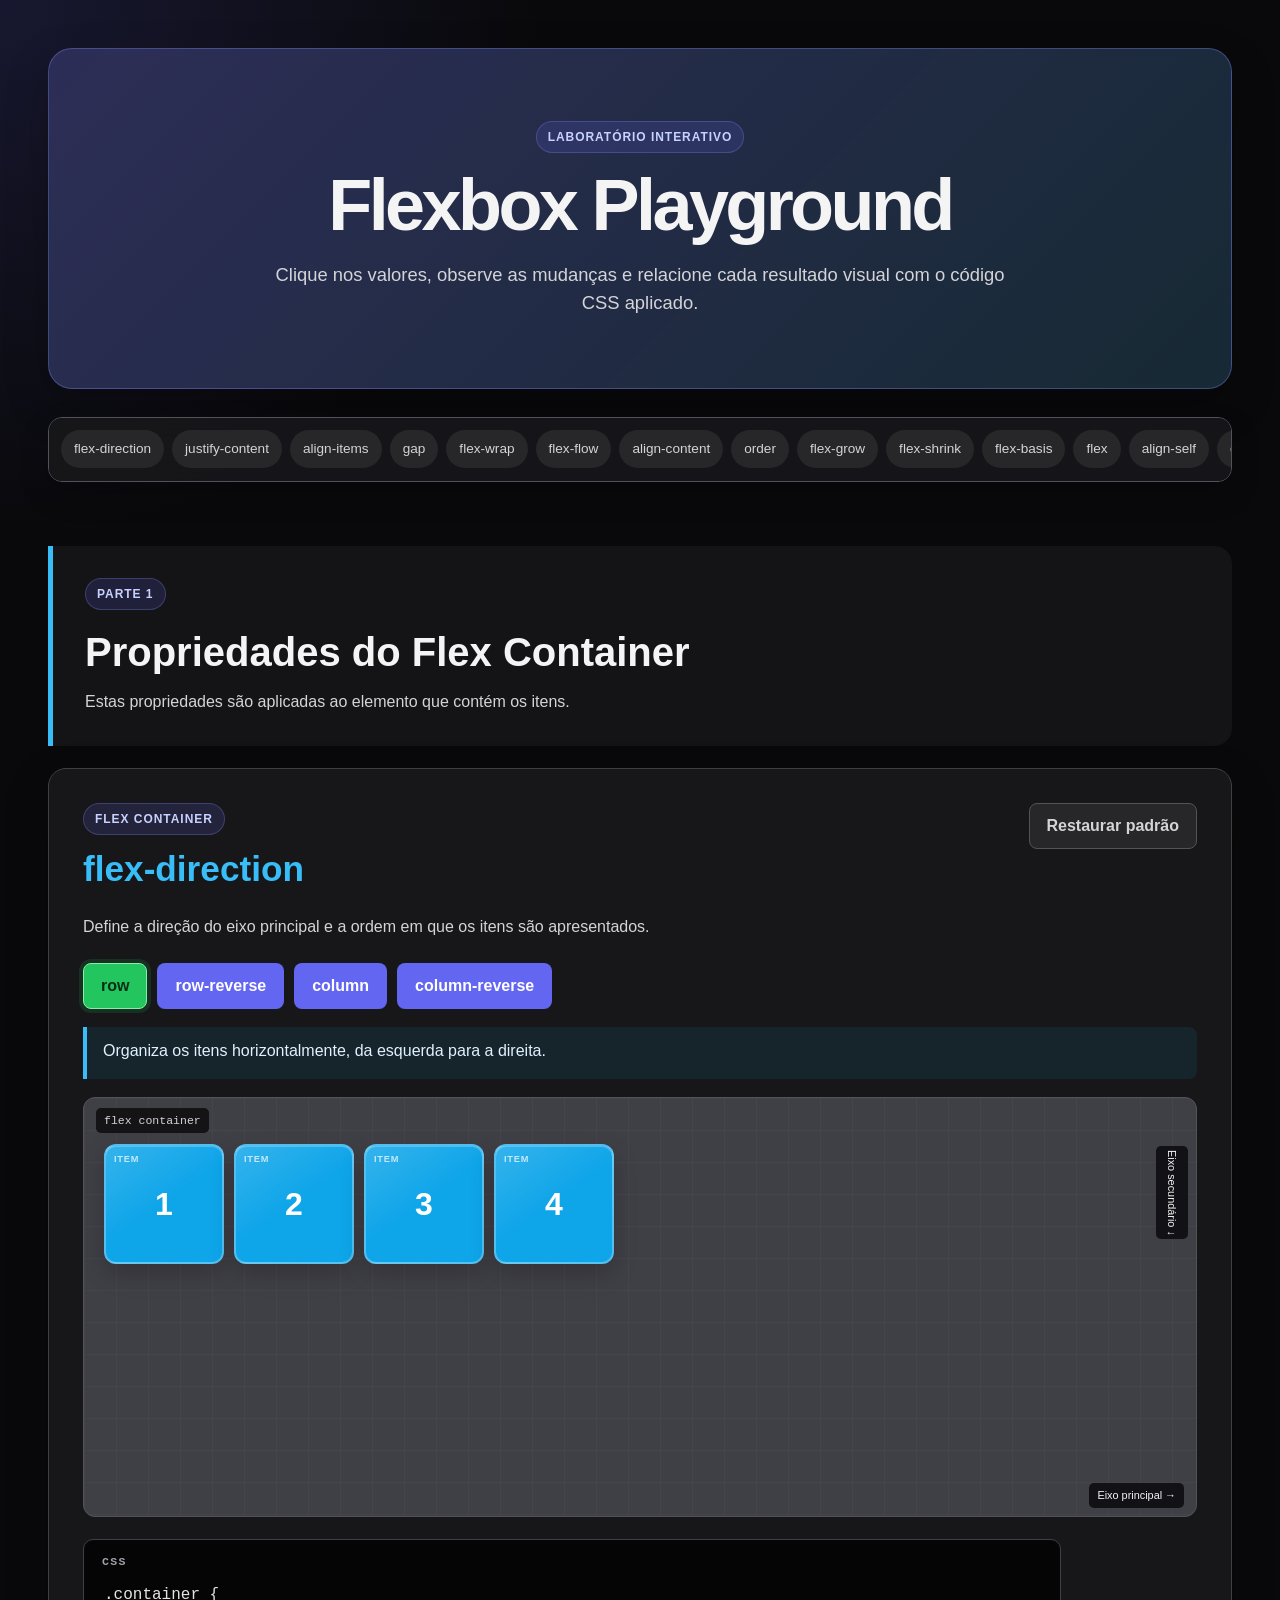
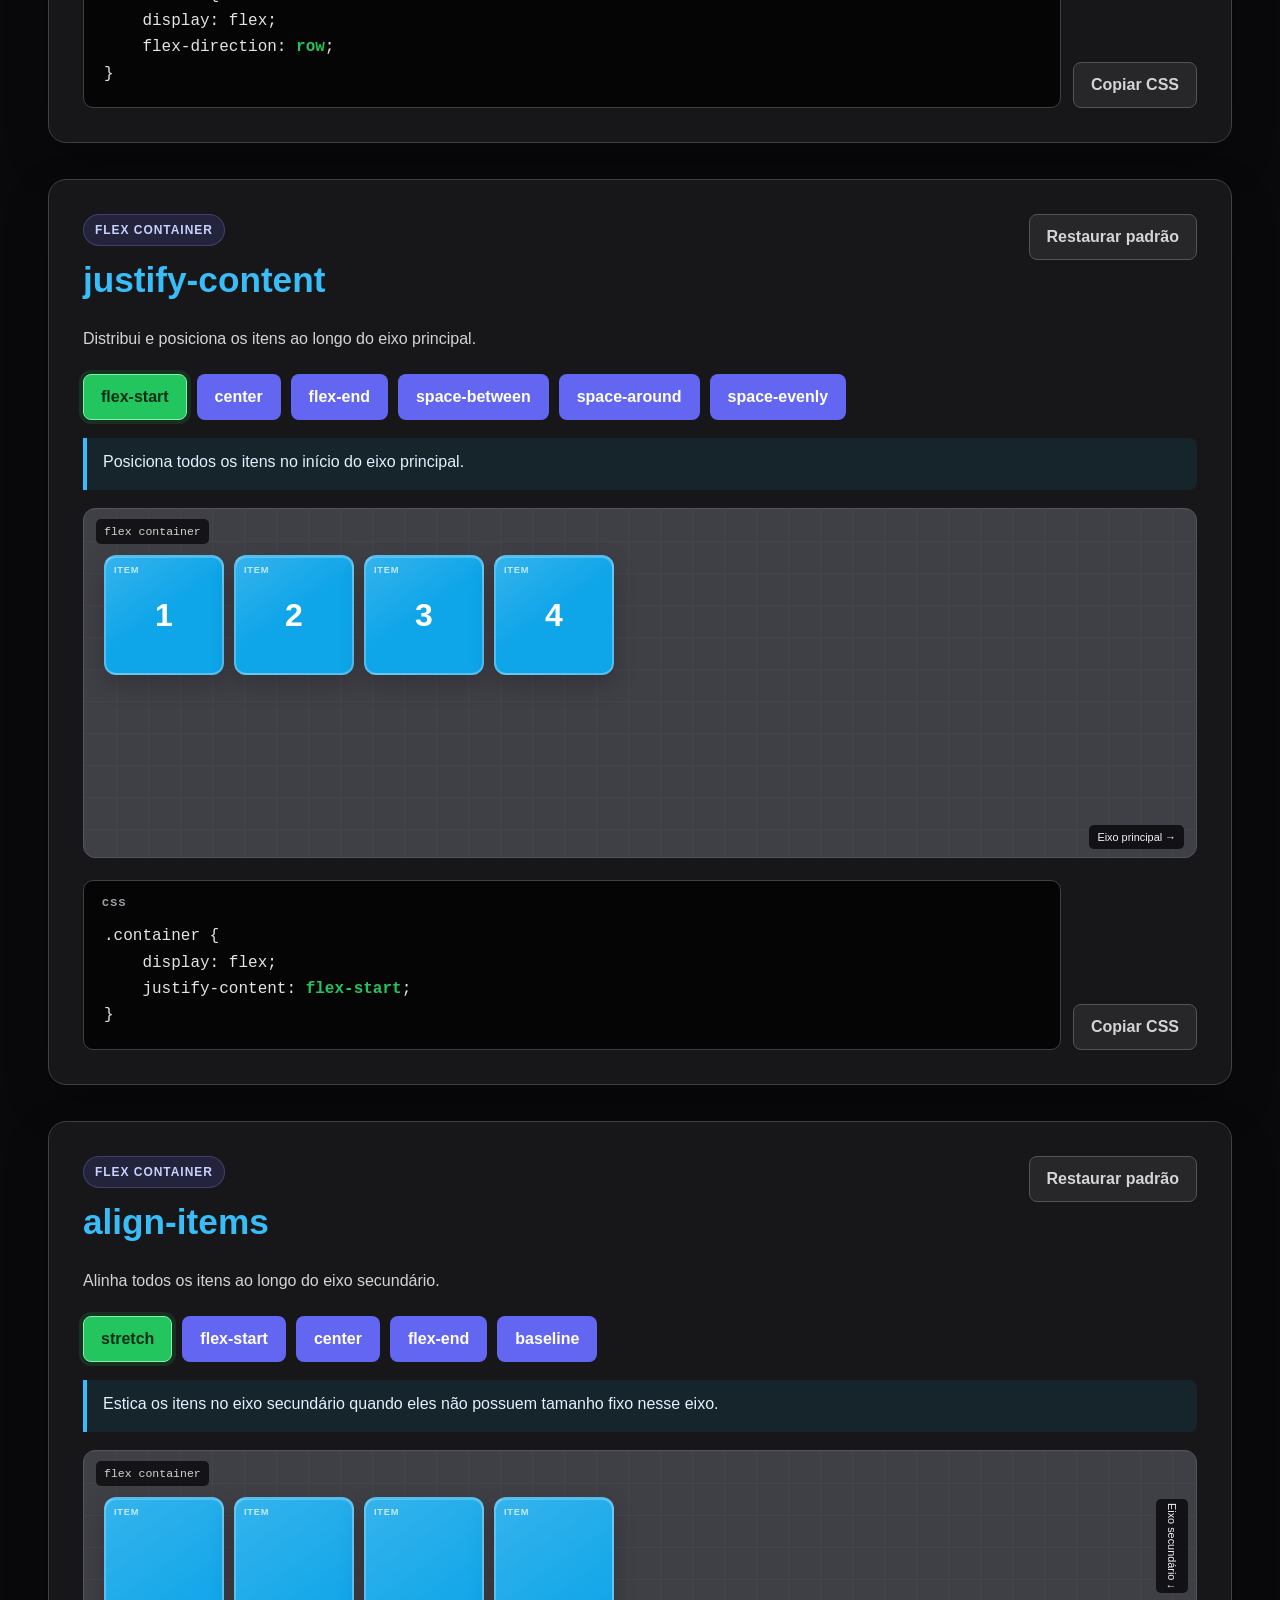
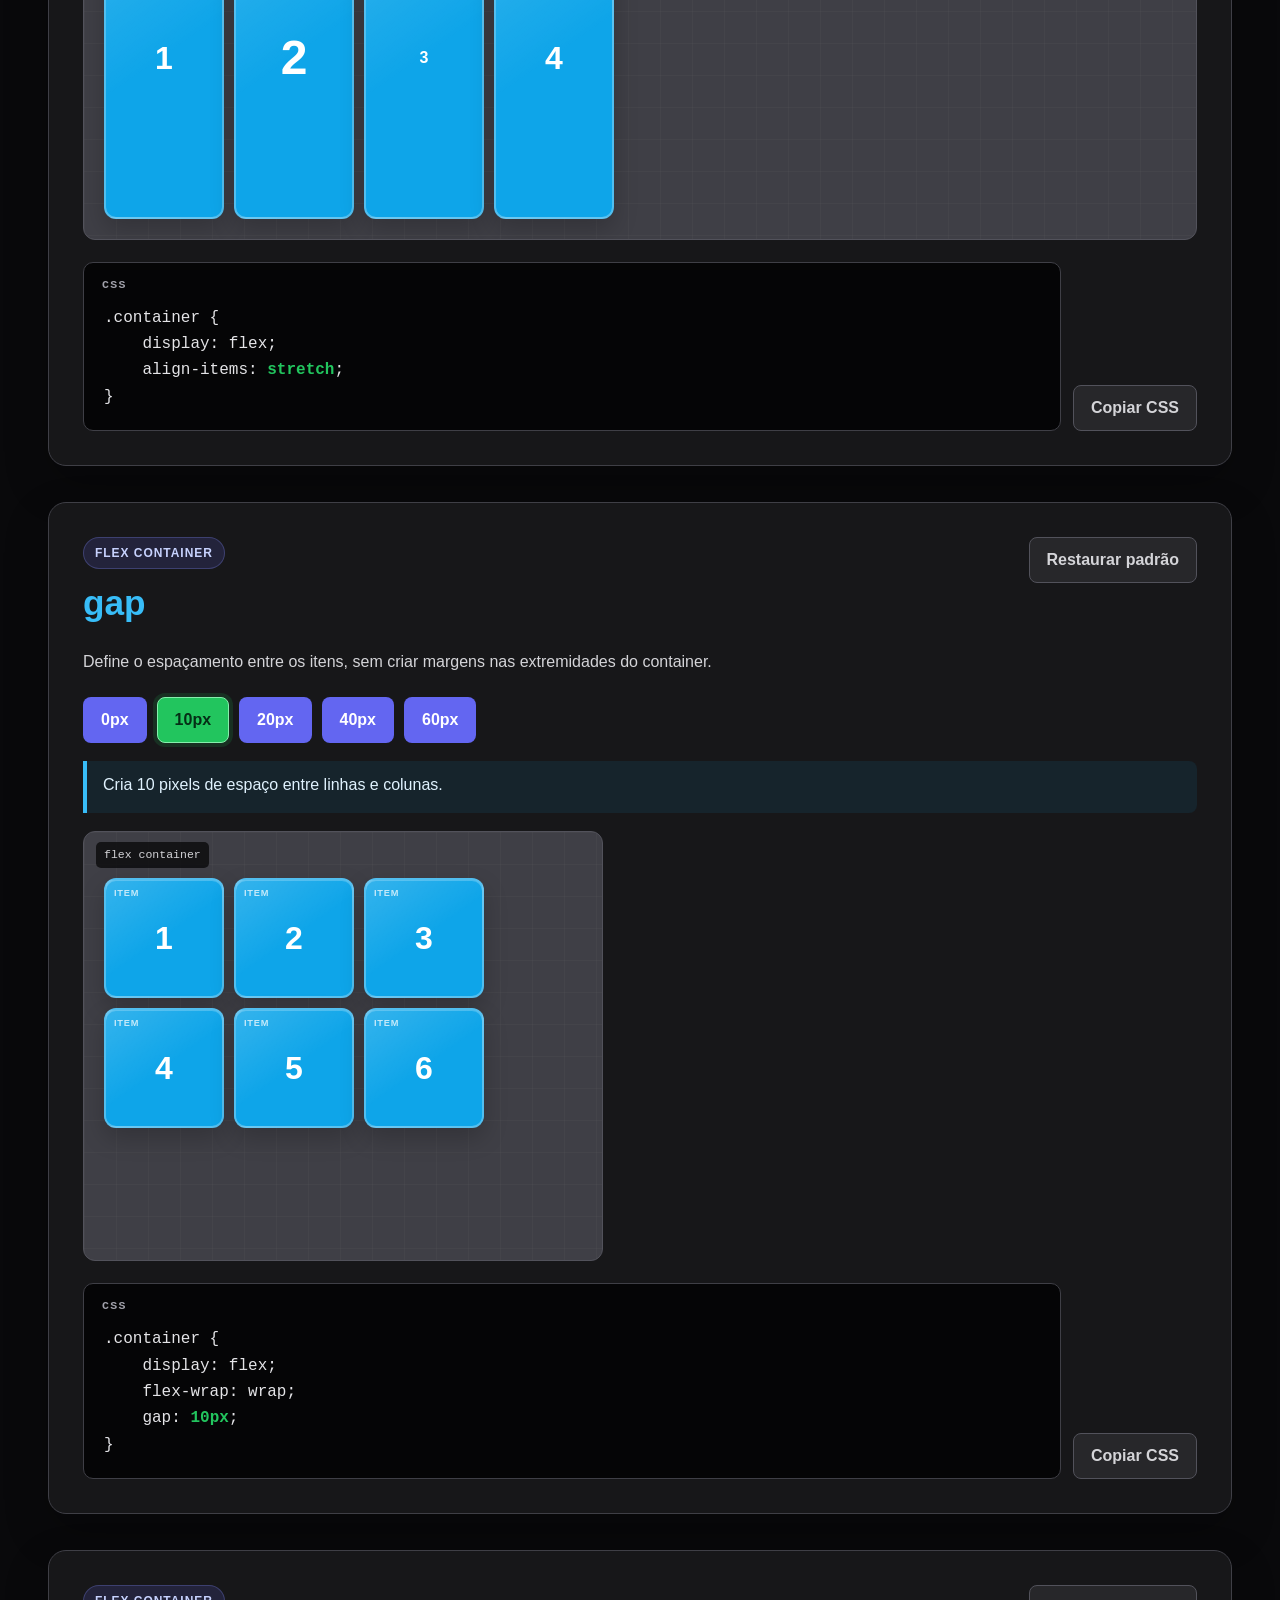
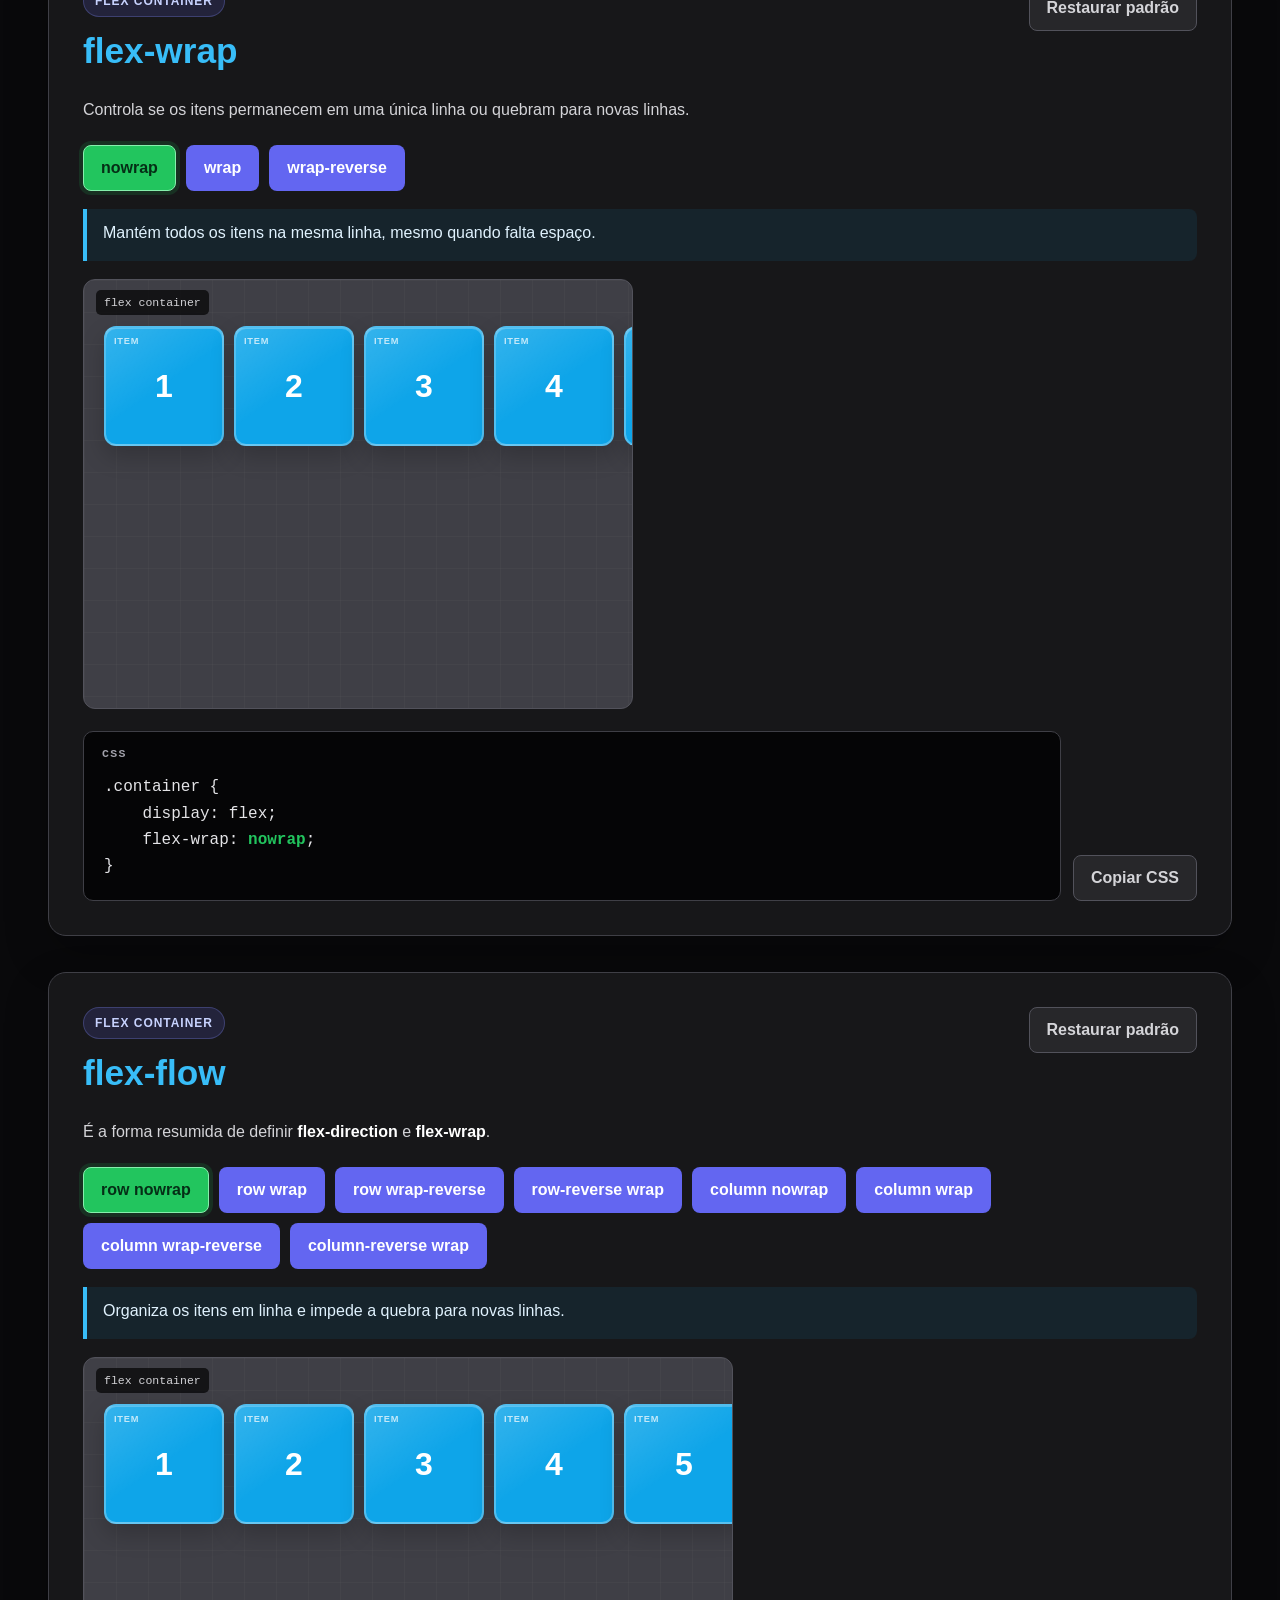
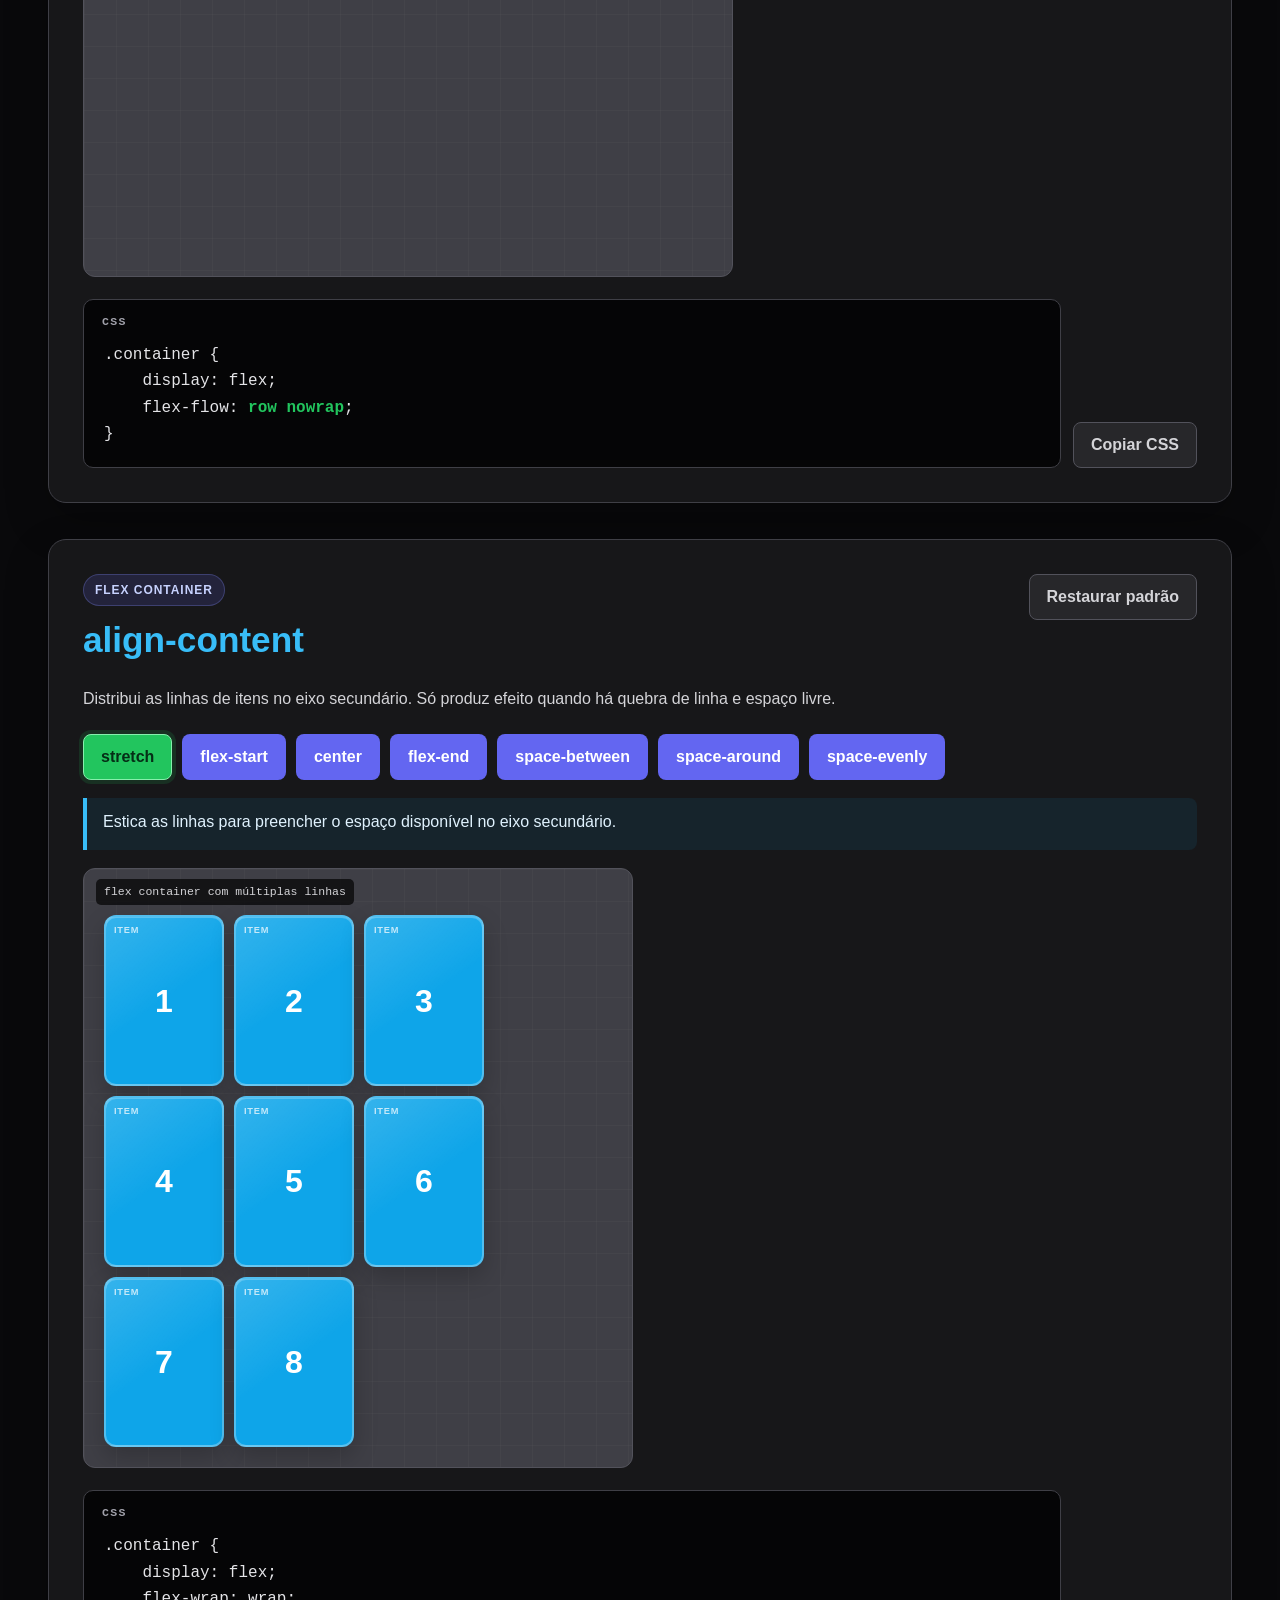
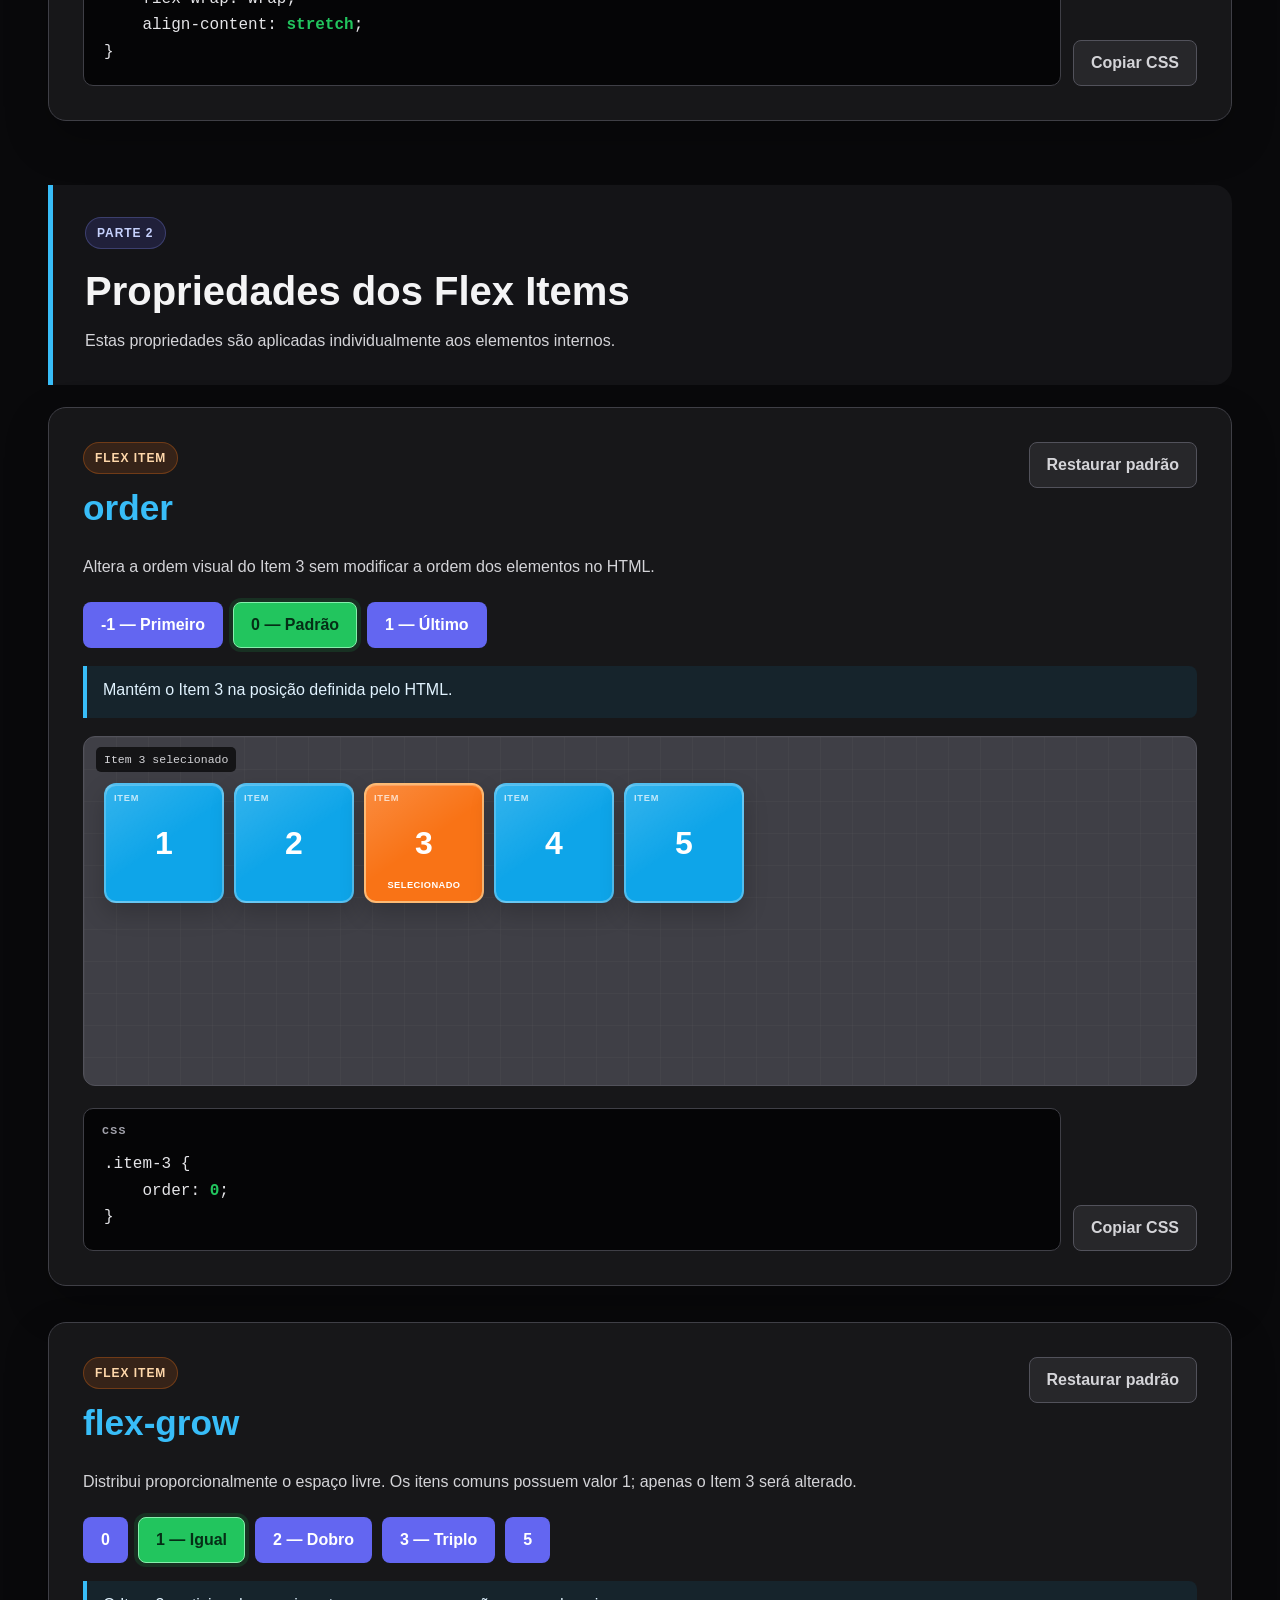
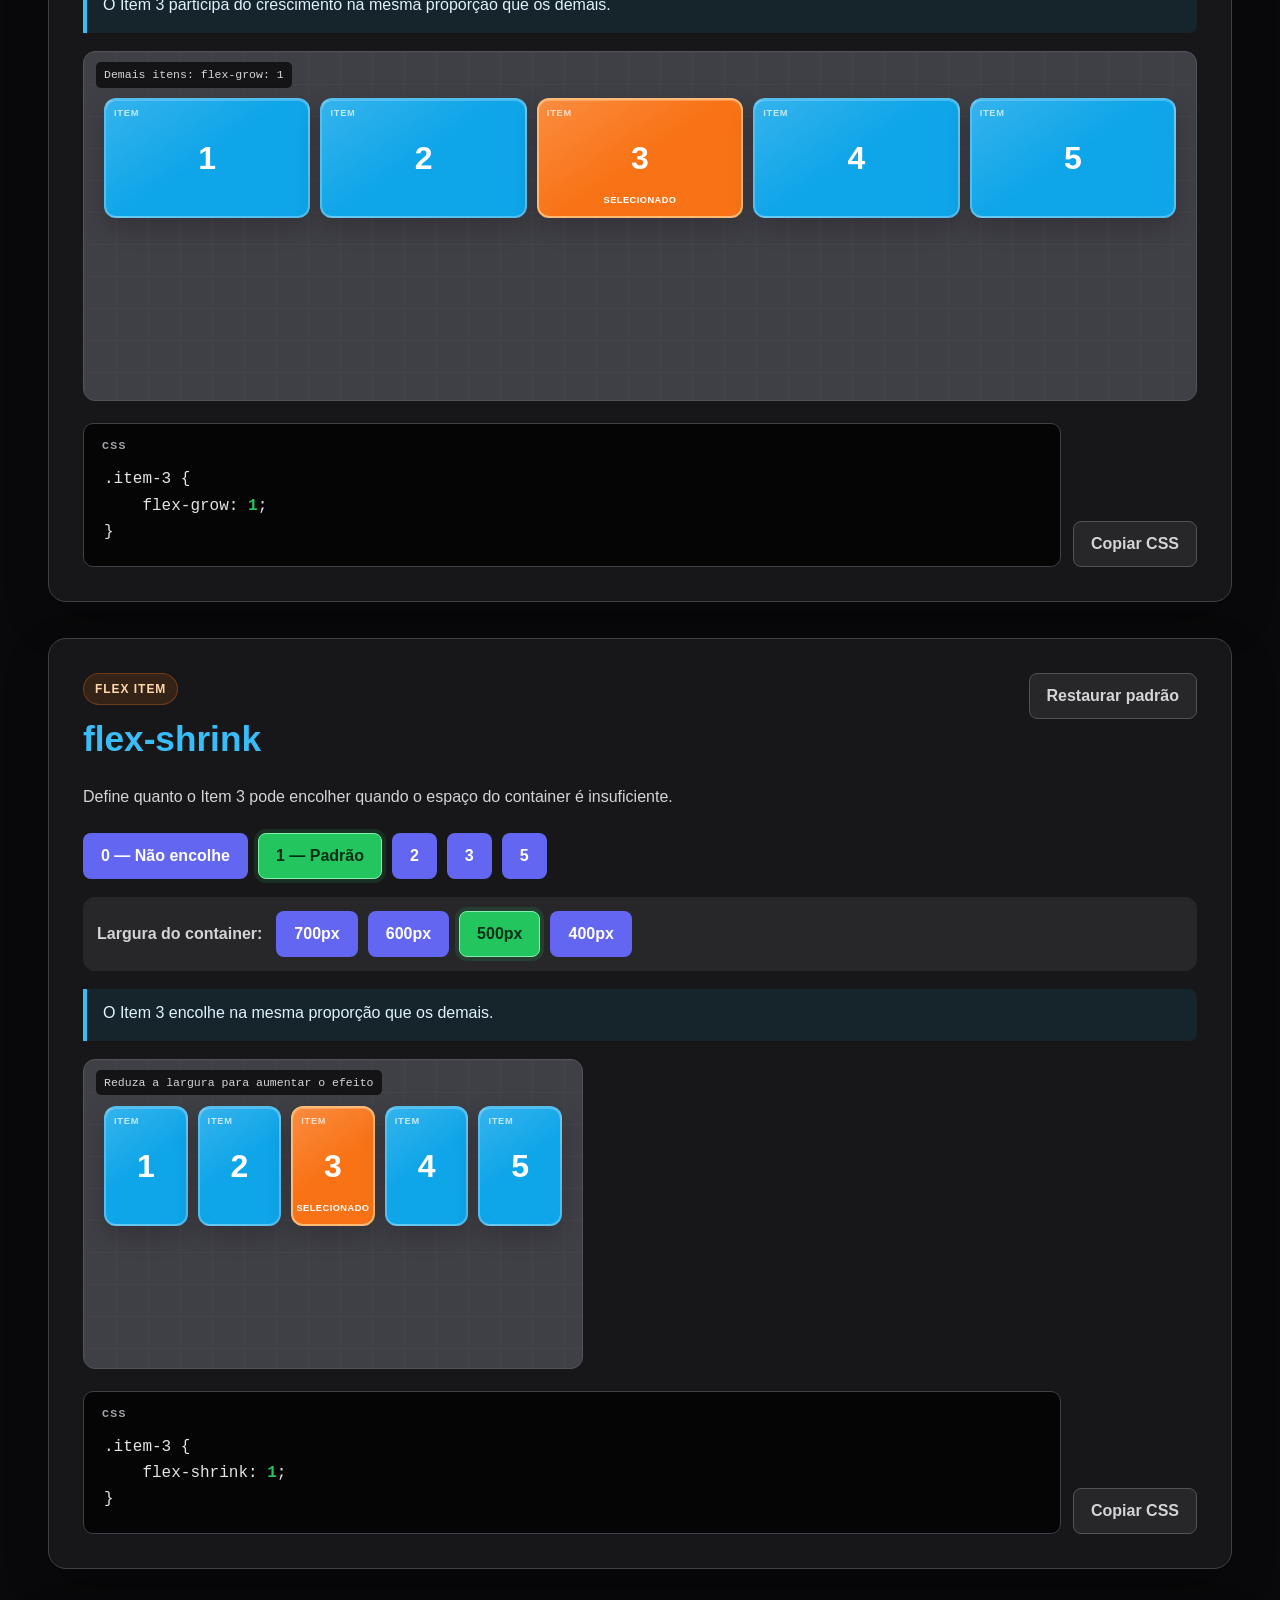
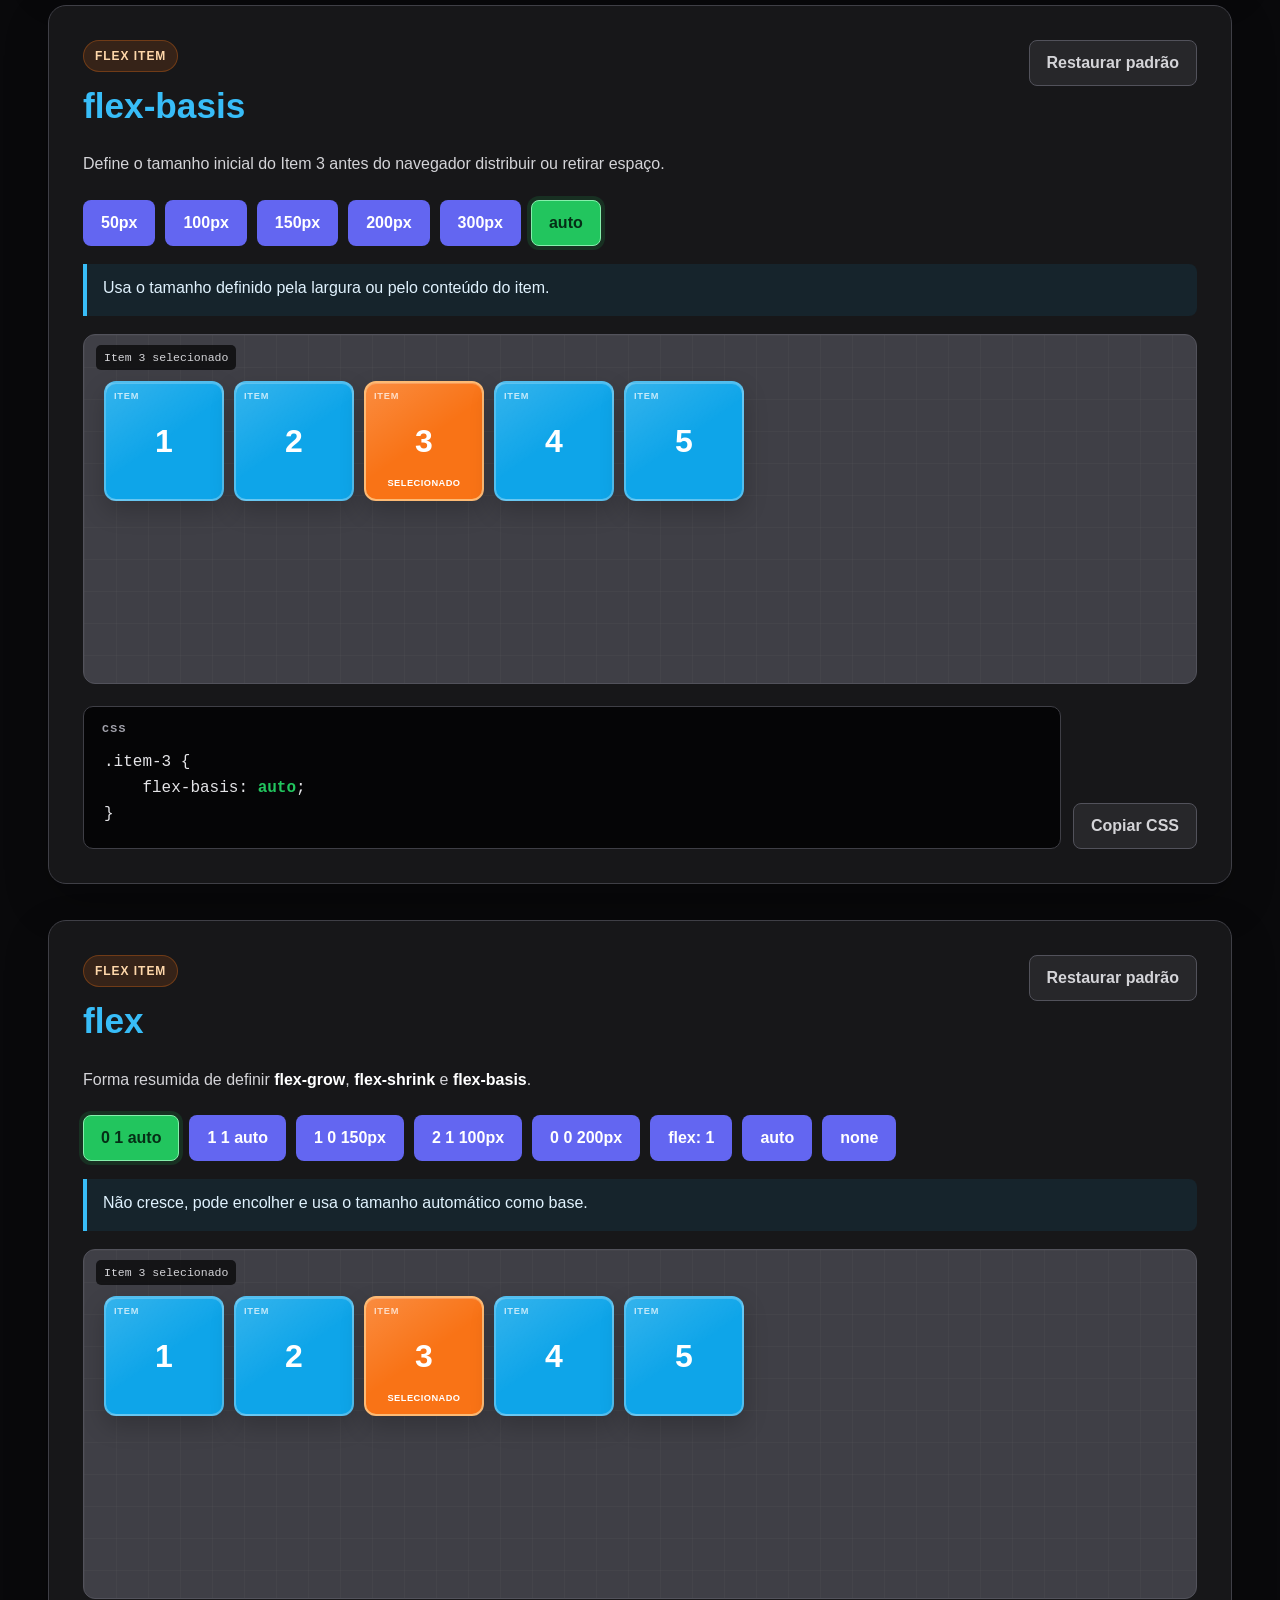
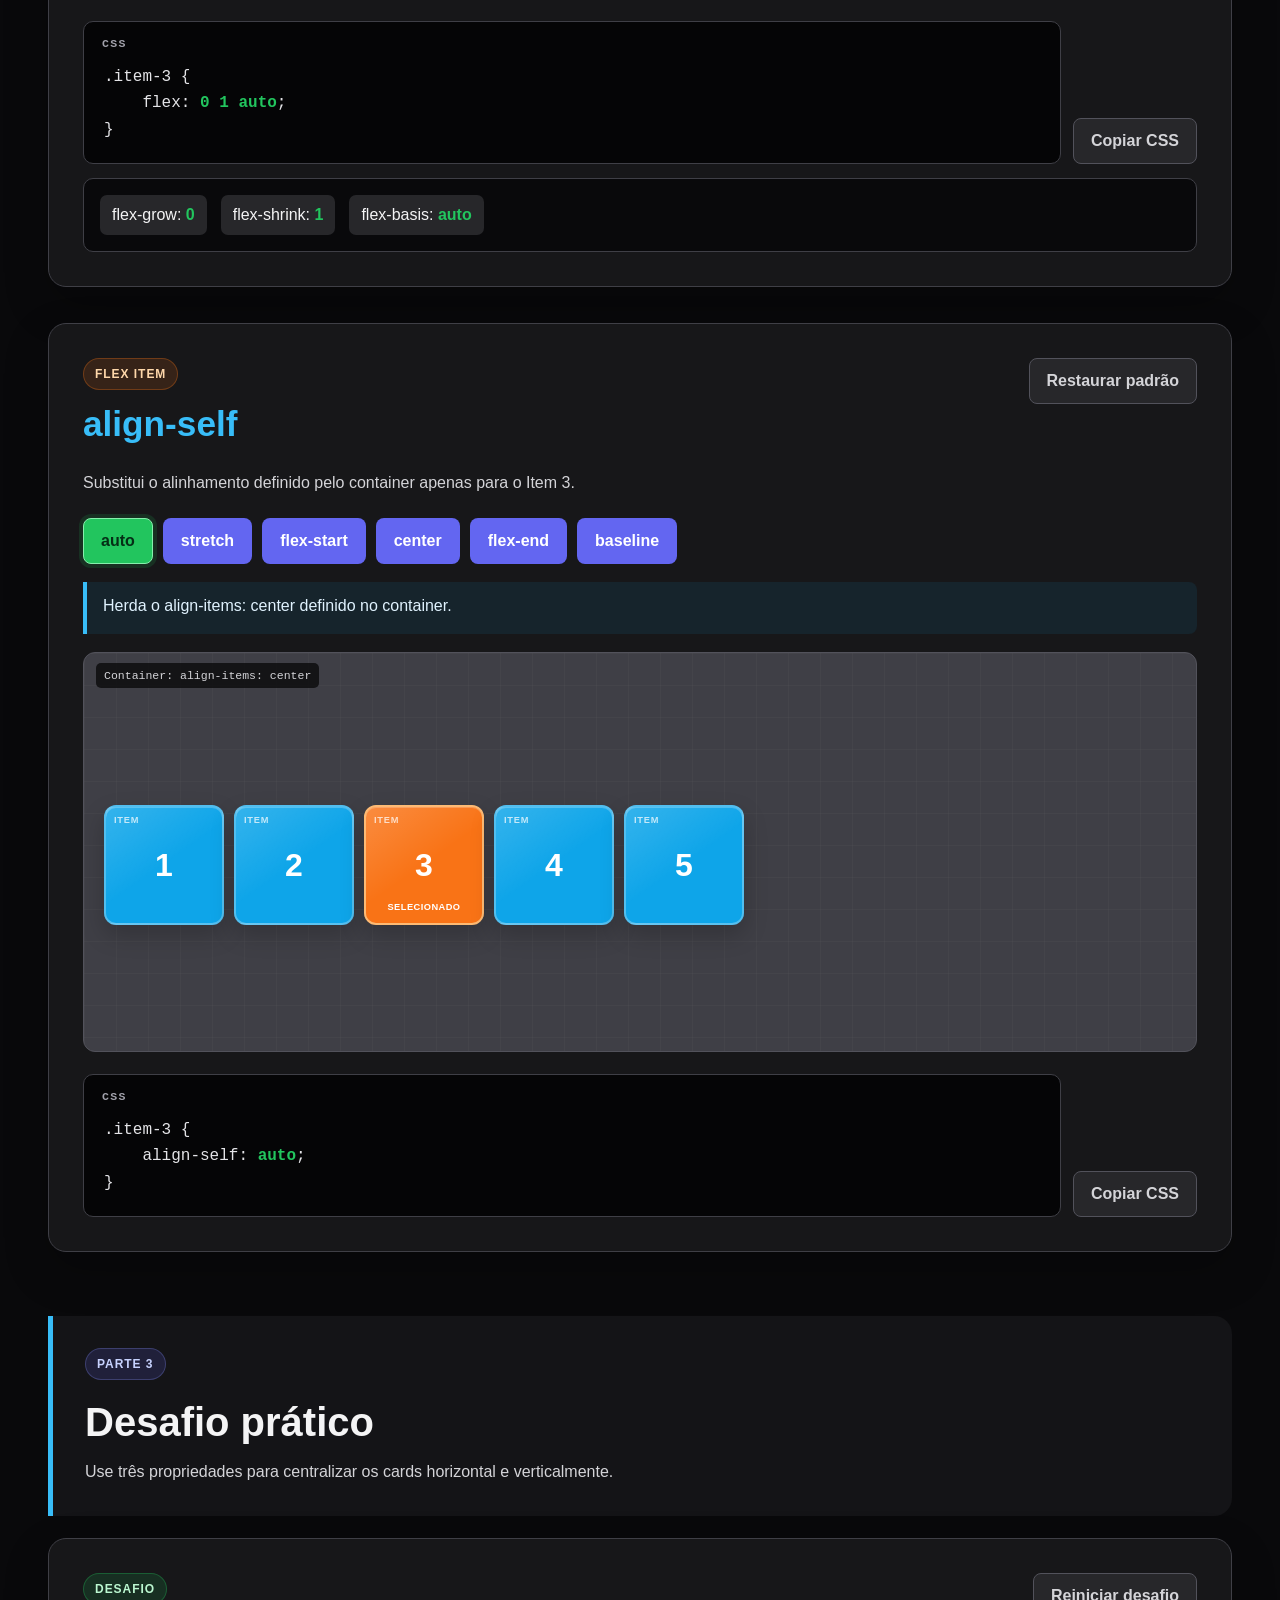
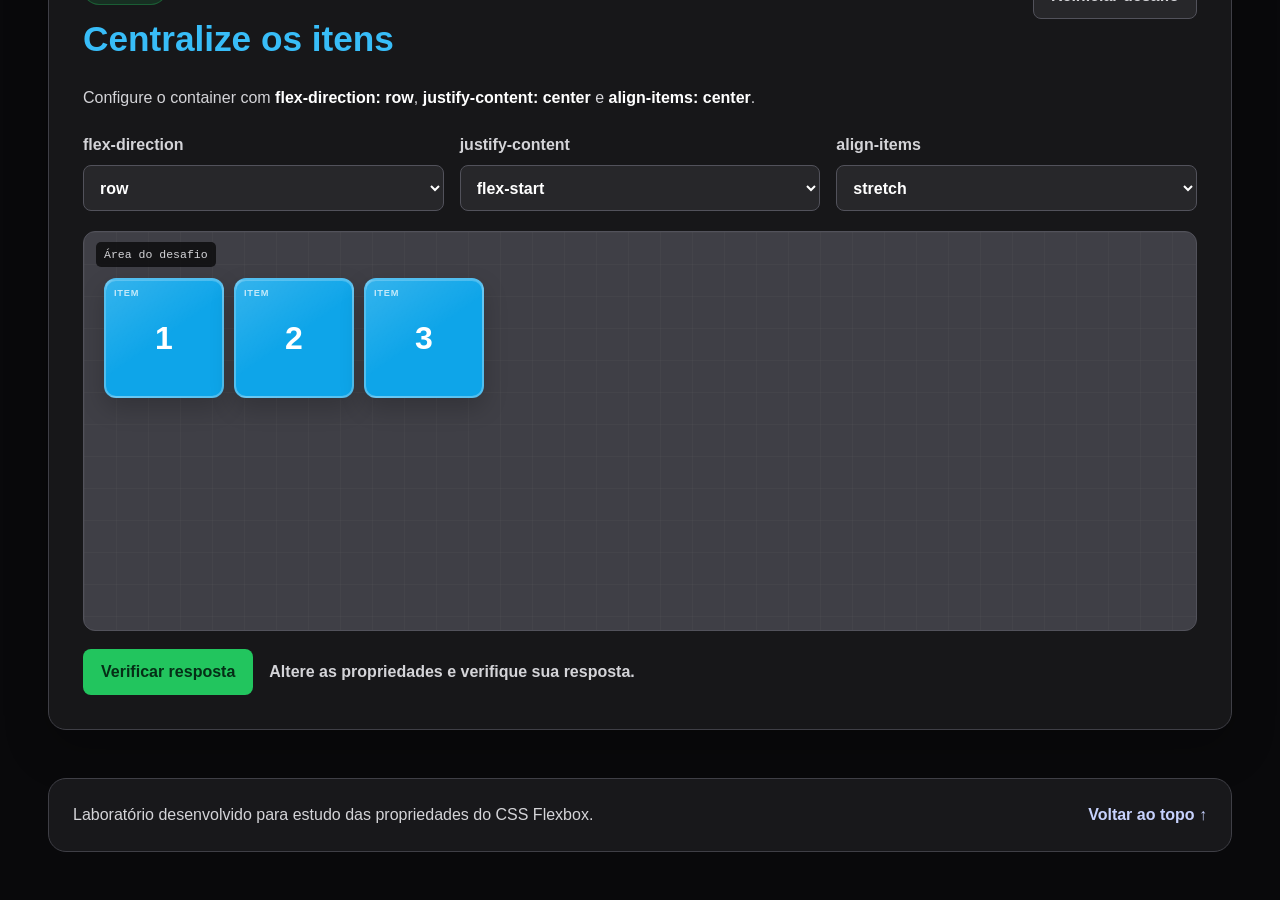
==== commit 15f3c68c: "v1.0.6 Update to index.html:  Added as labels:    - justify content    - align items    - gap    - f" ====
--- a/flexbox/index.html
+++ b/flexbox/index.html
@@ -1,4 +1,4 @@
-<!-- Define que o documento utiliza HTML5. Deve ser a primeira declaração do arquivo -->
+<!-- Define que o documento utiliza HTML5. Deve ser a primeira declaração do arquivo. -->
 <!DOCTYPE html>
 <!-- A tag html envolve toda a página. lang="pt-BR" informa o idioma para navegadores e leitores de tela. -->
 <html lang="pt-BR">
@@ -10,8 +10,8 @@
     <!-- Faz o layout respeitar a largura real de celulares, tablets e computadores. -->
     <meta name="viewport" content="width=device-width, initial-scale=1.0">
     <!-- Descrição usada por mecanismos de busca e no compartilhamento do link. -->
-    <meta name="description" content="Laboratório interativo para aprender e praticar as principais propriedades do CSS flexbox.">
-    <!-- Texto exibido na aba do navegador -->
+    <meta name="description" content="Laboratório interativo para aprender e praticar as principais propriedades do CSS Flexbox.">
+    <!-- Texto exibido na aba do navegador. -->
     <title>Laboratório Flexbox</title>
     <!-- Conecta o HTML ao arquivo CSS responsável pela aparência da página. -->
     <link rel="stylesheet" href="style/style.css">
@@ -19,7 +19,7 @@
  
 <!-- O body contém todo o conteúdo visível da página. -->
 <body>
-   
+ 
     <!-- ===================================================
          CABEÇALHO PRINCIPAL
          Apresenta o nome e a proposta do laboratório.
@@ -27,7 +27,7 @@
     <header class="page-header">
         <!-- Pequeno rótulo visual acima do título principal. -->
         <span class="page-label">Laboratório interativo</span>
-        <!-- h1 é o título principal e deve represetar o assunto da página. -->
+        <!-- h1 é o título principal e deve representar o assunto da página. -->
         <h1>Flexbox Playground</h1>
         <p>
             Clique nos valores, observe as mudanças e relacione cada resultado visual
@@ -40,7 +40,6 @@
          Cada link aponta para o id de uma seção da página.
          aria-label descreve o menu para tecnologias assistivas.
     =================================================== -->
- 
     <nav class="property-navigation" aria-label="Navegação das propriedades do Flexbox">
         <a href="#flex-direction">flex-direction</a>
         <a href="#justify-content">justify-content</a>
@@ -58,7 +57,7 @@
         <a href="#desafio">desafio</a>
     </nav>
  
-    <!-- O main reúne o conteúdo principal do laboratório -->
+    <!-- O main reúne o conteúdo principal do laboratório. -->
     <main>
         <!-- ===================================================
              PARTE 1 — PROPRIEDADES DO FLEX CONTAINER
@@ -96,7 +95,7 @@
                 aria-pressed informa qual botão está ativo.
             -->
             <div class="buttons" role="group" aria-label="Valores de flex-direction">
-                <button type="button" data-direction="row" aria-pressed="true">row</button>
+                <button type="button" class="active" data-direction="row" aria-pressed="true">row</button>
                 <button type="button" data-direction="row-reverse" aria-pressed="false">row-reverse</button>
                 <button type="button" data-direction="column" aria-pressed="false">column</button>
                 <button type="button" data-direction="column-reverse" aria-pressed="false">column-reverse</button>
@@ -120,29 +119,1010 @@
                 <!-- Indicadores dos eixos; o JavaScript atualiza as setas nesta seção. -->
                 <span class="axis axis-main direction-main-axis">Eixo principal →</span>
                 <span class="axis axis-cross direction-cross-axis">Eixo secundário ↓</span>
-                <!-- Cada elemento .item é um flex Item. Os números facilitam observar ordem e posição. -->
-                <div><span class="item">1</span></div>
-                <div><span class="item">2</span></div>
-                <div><span class="item">3</span></div>
-                <div><span class="item">4</span></div>
-            </div>
- 
-            <!--
-                Mostra o CSS correspondente ao valor selecionado.
-                <pre> preserva espaços e quebras de linha; <code> identifica código-fonte.
+                <!-- Cada elemento .item é um Flex Item. Os números facilitam observar ordem e posição. -->
+                <div class="item"><span>1</span></div>
+                <div class="item"><span>2</span></div>
+                <div class="item"><span>3</span></div>
+                <div class="item"><span>4</span></div>
+            </div>
+ 
+            <!--
+                Mostra o CSS correspondente ao valor selecionado.
+                pre preserva espaços e quebras de linha; code identifica código-fonte.
                 O botão usa data-copy-property e data-copy-target para copiar o resultado.
             -->
             <div class="code-wrapper">
                 <pre class="code"><code>.container {
-    display:flex;
-    flex-direction: <strong class="direction-value" aria-live="polite"></strong>;                    
+    display: flex;
+    flex-direction: <strong class="direction-value" aria-live="polite">row</strong>;
 }</code></pre>
                 <button type="button" class="copy-button" data-copy-property="flex-direction"
                     data-copy-target=".direction-value">Copiar CSS</button>
             </div>
         </section>
  
+        <!-- ===================================================
+             SEÇÃO: justify-content
+             Distribui os itens ao longo do eixo principal.
+             O id permite acessar esta seção pelo menu de navegação.
+        =================================================== -->
+        <section class="demo" id="justify-content">
+            <!-- Agrupa o título da propriedade e o botão que restaura o valor inicial. -->
+            <div class="demo-heading">
+                <div>
+                    <span class="property-type">Flex Container</span>
+                    <h2>justify-content</h2>
+                </div>
+                <button type="button" class="reset-button" data-reset-section="justify">Restaurar padrão</button>
+            </div>
+ 
+            <p class="demo-introduction">
+                Distribui e posiciona os itens ao longo do eixo principal.
+            </p>
+ 
+            <!--
+                Grupo de botões com os valores da propriedade.
+                role="group" e aria-label ajudam leitores de tela.
+                data-* guarda o valor que será lido pelo JavaScript.
+                aria-pressed informa qual botão está ativo.
+            -->
+            <div class="buttons" role="group" aria-label="Valores de justify-content">
+                <button type="button" class="active" data-justify="flex-start" aria-pressed="true">flex-start</button>
+                <button type="button" data-justify="center" aria-pressed="false">center</button>
+                <button type="button" data-justify="flex-end" aria-pressed="false">flex-end</button>
+                <button type="button" data-justify="space-between" aria-pressed="false">space-between</button>
+                <button type="button" data-justify="space-around" aria-pressed="false">space-around</button>
+                <button type="button" data-justify="space-evenly" aria-pressed="false">space-evenly</button>
+            </div>
+ 
+            <!--
+                Descrição atualizada pelo JavaScript conforme o botão escolhido.
+                aria-live="polite" permite anunciar a mudança para leitores de tela.
+            -->
+            <p class="property-description justify-description" aria-live="polite">
+                Posiciona todos os itens no início do eixo principal.
+            </p>
+ 
+            <!--
+                Área visual da demonstração.
+                A classe container recebe display:flex no CSS.
+                A segunda classe identifica a propriedade demonstrada.
+            -->
+            <div class="container justify-container">
+                <span class="container-label">flex container</span>
+                <span class="axis axis-main">Eixo principal →</span>
+                <div class="item"><span>1</span></div>
+                <div class="item"><span>2</span></div>
+                <div class="item"><span>3</span></div>
+                <div class="item"><span>4</span></div>
+            </div>
+ 
+            <!--
+                Mostra o CSS correspondente ao valor selecionado.
+                pre preserva espaços e quebras de linha; code identifica código-fonte.
+                O botão usa data-copy-property e data-copy-target para copiar o resultado.
+            -->
+            <div class="code-wrapper">
+                <pre class="code"><code>.container {
+    display: flex;
+    justify-content: <strong class="justify-value" aria-live="polite">flex-start</strong>;
+}</code></pre>
+                <button type="button" class="copy-button" data-copy-property="justify-content"
+                    data-copy-target=".justify-value">Copiar CSS</button>
+            </div>
+        </section>
+ 
+        <!-- ===================================================
+             SEÇÃO: align-items
+             Alinha todos os itens no eixo secundário.
+             O id permite acessar esta seção pelo menu de navegação.
+        =================================================== -->
+        <section class="demo" id="align-items">
+            <!-- Agrupa o título da propriedade e o botão que restaura o valor inicial. -->
+            <div class="demo-heading">
+                <div>
+                    <span class="property-type">Flex Container</span>
+                    <h2>align-items</h2>
+                </div>
+                <button type="button" class="reset-button" data-reset-section="align">Restaurar padrão</button>
+            </div>
+ 
+            <p class="demo-introduction">
+                Alinha todos os itens ao longo do eixo secundário.
+            </p>
+ 
+            <!--
+                Grupo de botões com os valores da propriedade.
+                role="group" e aria-label ajudam leitores de tela.
+                data-* guarda o valor que será lido pelo JavaScript.
+                aria-pressed informa qual botão está ativo.
+            -->
+            <div class="buttons" role="group" aria-label="Valores de align-items">
+                <button type="button" class="active" data-align="stretch" aria-pressed="true">stretch</button>
+                <button type="button" data-align="flex-start" aria-pressed="false">flex-start</button>
+                <button type="button" data-align="center" aria-pressed="false">center</button>
+                <button type="button" data-align="flex-end" aria-pressed="false">flex-end</button>
+                <button type="button" data-align="baseline" aria-pressed="false">baseline</button>
+            </div>
+ 
+            <!--
+                Descrição atualizada pelo JavaScript conforme o botão escolhido.
+                aria-live="polite" permite anunciar a mudança para leitores de tela.
+            -->
+            <p class="property-description align-description" aria-live="polite">
+                Estica os itens no eixo secundário quando eles não possuem tamanho fixo nesse eixo.
+            </p>
+ 
+            <!--
+                Área visual da demonstração.
+                A classe container recebe display:flex no CSS.
+                A segunda classe identifica a propriedade demonstrada.
+            -->
+            <div class="container align-container">
+                <span class="container-label">flex container</span>
+                <span class="axis axis-cross">Eixo secundário ↓</span>
+                <div class="item"><span>1</span></div>
+                <div class="item baseline-large"><span>2</span></div>
+                <div class="item baseline-small"><span>3</span></div>
+                <div class="item"><span>4</span></div>
+            </div>
+ 
+            <!--
+                Mostra o CSS correspondente ao valor selecionado.
+                pre preserva espaços e quebras de linha; code identifica código-fonte.
+                O botão usa data-copy-property e data-copy-target para copiar o resultado.
+            -->
+            <div class="code-wrapper">
+                <pre class="code"><code>.container {
+    display: flex;
+    align-items: <strong class="align-value" aria-live="polite">stretch</strong>;
+}</code></pre>
+                <button type="button" class="copy-button" data-copy-property="align-items"
+                    data-copy-target=".align-value">Copiar CSS</button>
+            </div>
+        </section>
+ 
+        <!-- ===================================================
+             SEÇÃO: gap
+             Controla o espaço entre os itens sem usar margens.
+             O id permite acessar esta seção pelo menu de navegação.
+        =================================================== -->
+        <section class="demo" id="gap">
+            <!-- Agrupa o título da propriedade e o botão que restaura o valor inicial. -->
+            <div class="demo-heading">
+                <div>
+                    <span class="property-type">Flex Container</span>
+                    <h2>gap</h2>
+                </div>
+                <button type="button" class="reset-button" data-reset-section="gap">Restaurar padrão</button>
+            </div>
+ 
+            <p class="demo-introduction">
+                Define o espaçamento entre os itens, sem criar margens nas extremidades do container.
+            </p>
+ 
+            <!--
+                Grupo de botões com os valores da propriedade.
+                role="group" e aria-label ajudam leitores de tela.
+                data-* guarda o valor que será lido pelo JavaScript.
+                aria-pressed informa qual botão está ativo.
+            -->
+            <div class="buttons" role="group" aria-label="Valores de gap">
+                <button type="button" data-gap="0px" aria-pressed="false">0px</button>
+                <button type="button" class="active" data-gap="10px" aria-pressed="true">10px</button>
+                <button type="button" data-gap="20px" aria-pressed="false">20px</button>
+                <button type="button" data-gap="40px" aria-pressed="false">40px</button>
+                <button type="button" data-gap="60px" aria-pressed="false">60px</button>
+            </div>
+ 
+            <!--
+                Descrição atualizada pelo JavaScript conforme o botão escolhido.
+                aria-live="polite" permite anunciar a mudança para leitores de tela.
+            -->
+            <p class="property-description gap-description" aria-live="polite">
+                Cria 10 pixels de espaço entre linhas e colunas.
+            </p>
+ 
+            <!--
+                Área visual da demonstração.
+                A classe container recebe display:flex no CSS.
+                A segunda classe identifica a propriedade demonstrada.
+            -->
+            <div class="container gap-container">
+                <span class="container-label">flex container</span>
+                <div class="item"><span>1</span></div>
+                <div class="item"><span>2</span></div>
+                <div class="item"><span>3</span></div>
+                <div class="item"><span>4</span></div>
+                <div class="item"><span>5</span></div>
+                <div class="item"><span>6</span></div>
+            </div>
+ 
+            <!--
+                Mostra o CSS correspondente ao valor selecionado.
+                pre preserva espaços e quebras de linha; code identifica código-fonte.
+                O botão usa data-copy-property e data-copy-target para copiar o resultado.
+            -->
+            <div class="code-wrapper">
+                <pre class="code"><code>.container {
+    display: flex;
+    flex-wrap: wrap;
+    gap: <strong class="gap-value" aria-live="polite">10px</strong>;
+}</code></pre>
+                <button type="button" class="copy-button" data-copy-property="gap" data-copy-target=".gap-value">Copiar
+                    CSS</button>
+            </div>
+        </section>
+ 
+        <!-- ===================================================
+             SEÇÃO: flex-wrap
+             Define se os itens permanecem em uma linha ou quebram para novas linhas.
+             O id permite acessar esta seção pelo menu de navegação.
+        =================================================== -->
+        <section class="demo" id="flex-wrap">
+            <!-- Agrupa o título da propriedade e o botão que restaura o valor inicial. -->
+            <div class="demo-heading">
+                <div>
+                    <span class="property-type">Flex Container</span>
+                    <h2>flex-wrap</h2>
+                </div>
+                <button type="button" class="reset-button" data-reset-section="wrap">Restaurar padrão</button>
+            </div>
+ 
+            <p class="demo-introduction">
+                Controla se os itens permanecem em uma única linha ou quebram para novas linhas.
+            </p>
+ 
+            <!--
+                Grupo de botões com os valores da propriedade.
+                role="group" e aria-label ajudam leitores de tela.
+                data-* guarda o valor que será lido pelo JavaScript.
+                aria-pressed informa qual botão está ativo.
+            -->
+            <div class="buttons" role="group" aria-label="Valores de flex-wrap">
+                <button type="button" class="active" data-wrap="nowrap" aria-pressed="true">nowrap</button>
+                <button type="button" data-wrap="wrap" aria-pressed="false">wrap</button>
+                <button type="button" data-wrap="wrap-reverse" aria-pressed="false">wrap-reverse</button>
+            </div>
+ 
+            <!--
+                Descrição atualizada pelo JavaScript conforme o botão escolhido.
+                aria-live="polite" permite anunciar a mudança para leitores de tela.
+            -->
+            <p class="property-description wrap-description" aria-live="polite">
+                Mantém todos os itens na mesma linha, mesmo quando falta espaço.
+            </p>
+ 
+            <!--
+                Área visual da demonstração.
+                A classe container recebe display:flex no CSS.
+                A segunda classe identifica a propriedade demonstrada.
+            -->
+            <div class="container wrap-container">
+                <span class="container-label">flex container</span>
+                <div class="item"><span>1</span></div>
+                <div class="item"><span>2</span></div>
+                <div class="item"><span>3</span></div>
+                <div class="item"><span>4</span></div>
+                <div class="item"><span>5</span></div>
+                <div class="item"><span>6</span></div>
+                <div class="item"><span>7</span></div>
+                <div class="item"><span>8</span></div>
+            </div>
+ 
+            <!--
+                Mostra o CSS correspondente ao valor selecionado.
+                pre preserva espaços e quebras de linha; code identifica código-fonte.
+                O botão usa data-copy-property e data-copy-target para copiar o resultado.
+            -->
+            <div class="code-wrapper">
+                <pre class="code"><code>.container {
+    display: flex;
+    flex-wrap: <strong class="wrap-value" aria-live="polite">nowrap</strong>;
+}</code></pre>
+                <button type="button" class="copy-button" data-copy-property="flex-wrap"
+                    data-copy-target=".wrap-value">Copiar CSS</button>
+            </div>
+        </section>
+ 
+        <!-- ===================================================
+             SEÇÃO: flex-flow
+             Combina flex-direction e flex-wrap em uma única propriedade.
+             O id permite acessar esta seção pelo menu de navegação.
+        =================================================== -->
+        <section class="demo" id="flex-flow">
+            <!-- Agrupa o título da propriedade e o botão que restaura o valor inicial. -->
+            <div class="demo-heading">
+                <div>
+                    <span class="property-type">Flex Container</span>
+                    <h2>flex-flow</h2>
+                </div>
+                <button type="button" class="reset-button" data-reset-section="flow">Restaurar padrão</button>
+            </div>
+ 
+            <p class="demo-introduction">
+                É a forma resumida de definir <strong>flex-direction</strong> e
+                <strong>flex-wrap</strong>.
+            </p>
+ 
+            <!--
+                Grupo de botões com os valores da propriedade.
+                role="group" e aria-label ajudam leitores de tela.
+                data-* guarda o valor que será lido pelo JavaScript.
+                aria-pressed informa qual botão está ativo.
+            -->
+            <div class="buttons" role="group" aria-label="Valores de flex-flow">
+                <button type="button" class="active" data-flow="row nowrap" aria-pressed="true">row nowrap</button>
+                <button type="button" data-flow="row wrap" aria-pressed="false">row wrap</button>
+                <button type="button" data-flow="row wrap-reverse" aria-pressed="false">row wrap-reverse</button>
+                <button type="button" data-flow="row-reverse wrap" aria-pressed="false">row-reverse wrap</button>
+                <button type="button" data-flow="column nowrap" aria-pressed="false">column nowrap</button>
+                <button type="button" data-flow="column wrap" aria-pressed="false">column wrap</button>
+                <button type="button" data-flow="column wrap-reverse" aria-pressed="false">column wrap-reverse</button>
+                <button type="button" data-flow="column-reverse wrap" aria-pressed="false">column-reverse wrap</button>
+            </div>
+ 
+            <!--
+                Descrição atualizada pelo JavaScript conforme o botão escolhido.
+                aria-live="polite" permite anunciar a mudança para leitores de tela.
+            -->
+            <p class="property-description flow-description" aria-live="polite">
+                Organiza os itens em linha e impede a quebra para novas linhas.
+            </p>
+ 
+            <!--
+                Área visual da demonstração.
+                A classe container recebe display:flex no CSS.
+                A segunda classe identifica a propriedade demonstrada.
+            -->
+            <div class="container flow-container">
+                <span class="container-label">flex container</span>
+                <div class="item"><span>1</span></div>
+                <div class="item"><span>2</span></div>
+                <div class="item"><span>3</span></div>
+                <div class="item"><span>4</span></div>
+                <div class="item"><span>5</span></div>
+                <div class="item"><span>6</span></div>
+                <div class="item"><span>7</span></div>
+                <div class="item"><span>8</span></div>
+            </div>
+ 
+            <!--
+                Mostra o CSS correspondente ao valor selecionado.
+                pre preserva espaços e quebras de linha; code identifica código-fonte.
+                O botão usa data-copy-property e data-copy-target para copiar o resultado.
+            -->
+            <div class="code-wrapper">
+                <pre class="code"><code>.container {
+    display: flex;
+    flex-flow: <strong class="flow-value" aria-live="polite">row nowrap</strong>;
+}</code></pre>
+                <button type="button" class="copy-button" data-copy-property="flex-flow"
+                    data-copy-target=".flow-value">Copiar CSS</button>
+            </div>
+        </section>
+  
+        <!-- ===================================================
+             SEÇÃO: align-content
+             Distribui as linhas no eixo secundário quando existe quebra de linha.
+             O id permite acessar esta seção pelo menu de navegação.
+        =================================================== -->
+        <section class="demo" id="align-content">
+            <!-- Agrupa o título da propriedade e o botão que restaura o valor inicial. -->
+            <div class="demo-heading">
+                <div>
+                    <span class="property-type">Flex Container</span>
+                    <h2>align-content</h2>
+                </div>
+                <button type="button" class="reset-button" data-reset-section="alignContent">Restaurar padrão</button>
+            </div>
+ 
+            <p class="demo-introduction">
+                Distribui as linhas de itens no eixo secundário. Só produz efeito quando há
+                quebra de linha e espaço livre.
+            </p>
+ 
+            <!--
+                Grupo de botões com os valores da propriedade.
+                role="group" e aria-label ajudam leitores de tela.
+                data-* guarda o valor que será lido pelo JavaScript.
+                aria-pressed informa qual botão está ativo.
+            -->
+            <div class="buttons" role="group" aria-label="Valores de align-content">
+                <button type="button" class="active" data-align-content="stretch" aria-pressed="true">stretch</button>
+                <button type="button" data-align-content="flex-start" aria-pressed="false">flex-start</button>
+                <button type="button" data-align-content="center" aria-pressed="false">center</button>
+                <button type="button" data-align-content="flex-end" aria-pressed="false">flex-end</button>
+                <button type="button" data-align-content="space-between" aria-pressed="false">space-between</button>
+                <button type="button" data-align-content="space-around" aria-pressed="false">space-around</button>
+                <button type="button" data-align-content="space-evenly" aria-pressed="false">space-evenly</button>
+            </div>
+ 
+            <!--
+                Descrição atualizada pelo JavaScript conforme o botão escolhido.
+                aria-live="polite" permite anunciar a mudança para leitores de tela.
+            -->
+            <p class="property-description align-content-description" aria-live="polite">
+                Estica as linhas para preencher o espaço disponível no eixo secundário.
+            </p>
+ 
+            <!--
+                Área visual da demonstração.
+                A classe container recebe display:flex no CSS.
+                A segunda classe identifica a propriedade demonstrada.
+            -->
+            <div class="container align-content-container">
+                <span class="container-label">flex container com múltiplas linhas</span>
+                <div class="item"><span>1</span></div>
+                <div class="item"><span>2</span></div>
+                <div class="item"><span>3</span></div>
+                <div class="item"><span>4</span></div>
+                <div class="item"><span>5</span></div>
+                <div class="item"><span>6</span></div>
+                <div class="item"><span>7</span></div>
+                <div class="item"><span>8</span></div>
+            </div>
+ 
+            <!--
+                Mostra o CSS correspondente ao valor selecionado.
+                pre preserva espaços e quebras de linha; code identifica código-fonte.
+                O botão usa data-copy-property e data-copy-target para copiar o resultado.
+            -->
+            <div class="code-wrapper">
+                <pre class="code"><code>.container {
+    display: flex;
+    flex-wrap: wrap;
+    align-content: <strong class="align-content-value" aria-live="polite">stretch</strong>;
+}</code></pre>
+                <button type="button" class="copy-button" data-copy-property="align-content"
+                    data-copy-target=".align-content-value">Copiar CSS</button>
+            </div>
+        </section>
+ 
+        <!-- ===================================================
+             PARTE 2 — PROPRIEDADES DOS FLEX ITEMS
+             São aplicadas individualmente nos elementos filhos.
+        =================================================== -->
+        <header class="group-header">
+            <span>Parte 2</span>
+            <h2>Propriedades dos Flex Items</h2>
+            <p>Estas propriedades são aplicadas individualmente aos elementos internos.</p>
+        </header>
+ 
+        <!-- ===================================================
+             SEÇÃO: order
+             Altera a ordem visual de um item sem modificar o HTML.
+             O id permite acessar esta seção pelo menu de navegação.
+        =================================================== -->
+        <section class="demo" id="order">
+            <!-- Agrupa o título da propriedade e o botão que restaura o valor inicial. -->
+            <div class="demo-heading">
+                <div>
+                    <span class="property-type item-property">Flex Item</span>
+                    <h2>order</h2>
+                </div>
+                <button type="button" class="reset-button" data-reset-section="order">Restaurar padrão</button>
+            </div>
+ 
+            <p class="demo-introduction">
+                Altera a ordem visual do Item 3 sem modificar a ordem dos elementos no HTML.
+            </p>
+ 
+            <!--
+                Grupo de botões com os valores da propriedade.
+                role="group" e aria-label ajudam leitores de tela.
+                data-* guarda o valor que será lido pelo JavaScript.
+                aria-pressed informa qual botão está ativo.
+            -->
+            <div class="buttons" role="group" aria-label="Valores de order">
+                <button type="button" data-order="-1" aria-pressed="false">-1 — Primeiro</button>
+                <button type="button" class="active" data-order="0" aria-pressed="true">0 — Padrão</button>
+                <button type="button" data-order="1" aria-pressed="false">1 — Último</button>
+            </div>
+ 
+            <!--
+                Descrição atualizada pelo JavaScript conforme o botão escolhido.
+                aria-live="polite" permite anunciar a mudança para leitores de tela.
+            -->
+            <p class="property-description order-description" aria-live="polite">
+                Mantém o Item 3 na posição definida pelo HTML.
+            </p>
+ 
+            <!--
+                Área visual da demonstração.
+                A classe container recebe display:flex no CSS.
+                A segunda classe identifica a propriedade demonstrada.
+            -->
+            <div class="container order-container">
+                <span class="container-label">Item 3 selecionado</span>
+                <div class="item"><span>1</span></div>
+                <!-- Item 2 recebe classes extras para ser destacado e manipulado isoladamente. -->
+                <div class="item item-selectted itemo-order-2"><span>2</span></div>
+                <!-- Item 3 recebe classes extras para ser destacado e manipulado isoladamente. -->
+                <div class="item item-selected item-order"><span>3</span><small>selecionado</small></div>
+                <div class="item"><span>4</span></div>
+                <div class="item"><span>5</span></div>
+            </div>
+ 
+            <!--
+                Mostra o CSS correspondente ao valor selecionado.
+                pre preserva espaços e quebras de linha; code identifica código-fonte.
+                O botão usa data-copy-property e data-copy-target para copiar o resultado.
+            -->
+            <div class="code-wrapper">
+                <pre class="code"><code>.item-3 {
+    order: <strong class="order-value" aria-live="polite">0</strong>;
+}</code></pre>
+                <button type="button" class="copy-button" data-copy-property="order"
+                    data-copy-target=".order-value">Copiar CSS</button>
+            </div>
+        </section>
+ 
+        <!-- ===================================================
+             SEÇÃO: flex-grow
+             Define quanto um item participa do crescimento no espaço livre.
+             O id permite acessar esta seção pelo menu de navegação.
+        =================================================== -->
+        <section class="demo" id="flex-grow">
+            <!-- Agrupa o título da propriedade e o botão que restaura o valor inicial. -->
+            <div class="demo-heading">
+                <div>
+                    <span class="property-type item-property">Flex Item</span>
+                    <h2>flex-grow</h2>
+                </div>
+                <button type="button" class="reset-button" data-reset-section="grow">Restaurar padrão</button>
+            </div>
+ 
+            <p class="demo-introduction">
+                Distribui proporcionalmente o espaço livre. Os itens comuns possuem valor 1;
+                apenas o Item 3 será alterado.
+            </p>
+ 
+            <!--
+                Grupo de botões com os valores da propriedade.
+                role="group" e aria-label ajudam leitores de tela.
+                data-* guarda o valor que será lido pelo JavaScript.
+                aria-pressed informa qual botão está ativo.
+            -->
+            <div class="buttons" role="group" aria-label="Valores de flex-grow">
+                <button type="button" data-grow="0" aria-pressed="false">0</button>
+                <button type="button" class="active" data-grow="1" aria-pressed="true">1 — Igual</button>
+                <button type="button" data-grow="2" aria-pressed="false">2 — Dobro</button>
+                <button type="button" data-grow="3" aria-pressed="false">3 — Triplo</button>
+                <button type="button" data-grow="5" aria-pressed="false">5</button>
+            </div>
+ 
+            <!--
+                Descrição atualizada pelo JavaScript conforme o botão escolhido.
+                aria-live="polite" permite anunciar a mudança para leitores de tela.
+            -->
+            <p class="property-description grow-description" aria-live="polite">
+                O Item 3 participa do crescimento na mesma proporção que os demais.
+            </p>
+ 
+            <!--
+                Área visual da demonstração.
+                A classe container recebe display:flex no CSS.
+                A segunda classe identifica a propriedade demonstrada.
+            -->
+            <div class="container grow-container">
+                <span class="container-label">Demais itens: flex-grow: 1</span>
+                <div class="item"><span>1</span></div>
+                <div class="item"><span>2</span></div>
+                <div class="item item-selected item-grow"><span>3</span><small>selecionado</small></div>
+                <div class="item"><span>4</span></div>
+                <div class="item"><span>5</span></div>
+            </div>
+ 
+            <!--
+                Mostra o CSS correspondente ao valor selecionado.
+                pre preserva espaços e quebras de linha; code identifica código-fonte.
+                O botão usa data-copy-property e data-copy-target para copiar o resultado.
+            -->
+            <div class="code-wrapper">
+                <pre class="code"><code>.item-3 {
+    flex-grow: <strong class="grow-value" aria-live="polite">1</strong>;
+}</code></pre>
+                <button type="button" class="copy-button" data-copy-property="flex-grow"
+                    data-copy-target=".grow-value">Copiar CSS</button>
+            </div>
+        </section>
+ 
+        <!-- ===================================================
+             SEÇÃO: flex-shrink
+             Define quanto um item pode encolher quando falta espaço.
+             O id permite acessar esta seção pelo menu de navegação.
+        =================================================== -->
+        <section class="demo" id="flex-shrink">
+            <!-- Agrupa o título da propriedade e o botão que restaura o valor inicial. -->
+            <div class="demo-heading">
+                <div>
+                    <span class="property-type item-property">Flex Item</span>
+                    <h2>flex-shrink</h2>
+                </div>
+                <button type="button" class="reset-button" data-reset-section="shrink">Restaurar padrão</button>
+            </div>
+ 
+            <p class="demo-introduction">
+                Define quanto o Item 3 pode encolher quando o espaço do container é insuficiente.
+            </p>
+ 
+            <!--
+                Grupo de botões com os valores da propriedade.
+                role="group" e aria-label ajudam leitores de tela.
+                data-* guarda o valor que será lido pelo JavaScript.
+                aria-pressed informa qual botão está ativo.
+            -->
+            <div class="buttons" role="group" aria-label="Valores de flex-shrink">
+                <button type="button" data-shrink="0" aria-pressed="false">0 — Não encolhe</button>
+                <button type="button" class="active" data-shrink="1" aria-pressed="true">1 — Padrão</button>
+                <button type="button" data-shrink="2" aria-pressed="false">2</button>
+                <button type="button" data-shrink="3" aria-pressed="false">3</button>
+                <button type="button" data-shrink="5" aria-pressed="false">5</button>
+            </div>
+ 
+            <!-- Controle extra para reduzir a largura e tornar o flex-shrink mais visível. -->
+            <div class="size-controls">
+                <span>Largura do container:</span>
+                <div class="buttons compact-buttons" role="group" aria-label="Largura do container de flex-shrink">
+                    <button type="button" data-shrink-width="700px" aria-pressed="false">700px</button>
+                    <button type="button" data-shrink-width="600px" aria-pressed="false">600px</button>
+                    <button type="button" class="active" data-shrink-width="500px" aria-pressed="true">500px</button>
+                    <button type="button" data-shrink-width="400px" aria-pressed="false">400px</button>
+                </div>
+            </div>
+ 
+            <!--
+                Descrição atualizada pelo JavaScript conforme o botão escolhido.
+                aria-live="polite" permite anunciar a mudança para leitores de tela.
+            -->
+            <p class="property-description shrink-description" aria-live="polite">
+                O Item 3 encolhe na mesma proporção que os demais.
+            </p>
+ 
+            <!--
+                Área visual da demonstração.
+                A classe container recebe display:flex no CSS.
+                A segunda classe identifica a propriedade demonstrada.
+            -->
+            <div class="container shrink-container">
+                <span class="container-label">Reduza a largura para aumentar o efeito</span>
+                <div class="item"><span>1</span></div>
+                <div class="item"><span>2</span></div>
+                <div class="item item-selected item-shrink"><span>3</span><small>selecionado</small></div>
+                <div class="item"><span>4</span></div>
+                <div class="item"><span>5</span></div>
+            </div>
+ 
+            <!--
+                Mostra o CSS correspondente ao valor selecionado.
+                pre preserva espaços e quebras de linha; code identifica código-fonte.
+                O botão usa data-copy-property e data-copy-target para copiar o resultado.
+            -->
+            <div class="code-wrapper">
+                <pre class="code"><code>.item-3 {
+    flex-shrink: <strong class="shrink-value" aria-live="polite">1</strong>;
+}</code></pre>
+                <button type="button" class="copy-button" data-copy-property="flex-shrink"
+                    data-copy-target=".shrink-value">Copiar CSS</button>
+            </div>
+        </section>
+ 
+        <!-- ===================================================
+             SEÇÃO: flex-basis
+             Define o tamanho inicial considerado pelo algoritmo Flexbox.
+             O id permite acessar esta seção pelo menu de navegação.
+        =================================================== -->
+        <section class="demo" id="flex-basis">
+            <!-- Agrupa o título da propriedade e o botão que restaura o valor inicial. -->
+            <div class="demo-heading">
+                <div>
+                    <span class="property-type item-property">Flex Item</span>
+                    <h2>flex-basis</h2>
+                </div>
+                <button type="button" class="reset-button" data-reset-section="basis">Restaurar padrão</button>
+            </div>
+ 
+            <p class="demo-introduction">
+                Define o tamanho inicial do Item 3 antes do navegador distribuir ou retirar espaço.
+            </p>
+ 
+            <!--
+                Grupo de botões com os valores da propriedade.
+                role="group" e aria-label ajudam leitores de tela.
+                data-* guarda o valor que será lido pelo JavaScript.
+                aria-pressed informa qual botão está ativo.
+            -->
+            <div class="buttons" role="group" aria-label="Valores de flex-basis">
+                <button type="button" data-basis="50px" aria-pressed="false">50px</button>
+                <button type="button" data-basis="100px" aria-pressed="false">100px</button>
+                <button type="button" data-basis="150px" aria-pressed="false">150px</button>
+                <button type="button" data-basis="200px" aria-pressed="false">200px</button>
+                <button type="button" data-basis="300px" aria-pressed="false">300px</button>
+                <button type="button" class="active" data-basis="auto" aria-pressed="true">auto</button>
+            </div>
+ 
+            <!--
+                Descrição atualizada pelo JavaScript conforme o botão escolhido.
+                aria-live="polite" permite anunciar a mudança para leitores de tela.
+            -->
+            <p class="property-description basis-description" aria-live="polite">
+                Usa o tamanho definido pela largura ou pelo conteúdo do item.
+            </p>
+ 
+            <!--
+                Área visual da demonstração.
+                A classe container recebe display:flex no CSS.
+                A segunda classe identifica a propriedade demonstrada.
+            -->
+            <div class="container basis-container">
+                <span class="container-label">Item 3 selecionado</span>
+                <div class="item"><span>1</span></div>
+                <div class="item"><span>2</span></div>
+                <div class="item item-selected item-basis"><span>3</span><small>selecionado</small></div>
+                <div class="item"><span>4</span></div>
+                <div class="item"><span>5</span></div>
+            </div>
+ 
+            <!--
+                Mostra o CSS correspondente ao valor selecionado.
+                pre preserva espaços e quebras de linha; code identifica código-fonte.
+                O botão usa data-copy-property e data-copy-target para copiar o resultado.
+            -->
+            <div class="code-wrapper">
+                <pre class="code"><code>.item-3 {
+    flex-basis: <strong class="basis-value" aria-live="polite">auto</strong>;
+}</code></pre>
+                <button type="button" class="copy-button" data-copy-property="flex-basis"
+                    data-copy-target=".basis-value">Copiar CSS</button>
+            </div>
+        </section>
+ 
+        <!-- ===================================================
+             SEÇÃO: flex
+             Resume flex-grow, flex-shrink e flex-basis.
+             O id permite acessar esta seção pelo menu de navegação.
+        =================================================== -->
+        <section class="demo" id="flex">
+            <!-- Agrupa o título da propriedade e o botão que restaura o valor inicial. -->
+            <div class="demo-heading">
+                <div>
+                    <span class="property-type item-property">Flex Item</span>
+                    <h2>flex</h2>
+                </div>
+                <button type="button" class="reset-button" data-reset-section="flex">Restaurar padrão</button>
+            </div>
+ 
+            <p class="demo-introduction">
+                Forma resumida de definir <strong>flex-grow</strong>,
+                <strong>flex-shrink</strong> e <strong>flex-basis</strong>.
+            </p>
+ 
+            <!--
+                Grupo de botões com os valores da propriedade.
+                role="group" e aria-label ajudam leitores de tela.
+                data-* guarda o valor que será lido pelo JavaScript.
+                aria-pressed informa qual botão está ativo.
+            -->
+            <div class="buttons" role="group" aria-label="Valores da propriedade flex">
+                <button type="button" class="active" data-flex="0 1 auto" aria-pressed="true">0 1 auto</button>
+                <button type="button" data-flex="1 1 auto" aria-pressed="false">1 1 auto</button>
+                <button type="button" data-flex="1 0 150px" aria-pressed="false">1 0 150px</button>
+                <button type="button" data-flex="2 1 100px" aria-pressed="false">2 1 100px</button>
+                <button type="button" data-flex="0 0 200px" aria-pressed="false">0 0 200px</button>
+                <button type="button" data-flex="1" aria-pressed="false">flex: 1</button>
+                <button type="button" data-flex="auto" aria-pressed="false">auto</button>
+                <button type="button" data-flex="none" aria-pressed="false">none</button>
+            </div>
+ 
+            <!--
+                Descrição atualizada pelo JavaScript conforme o botão escolhido.
+                aria-live="polite" permite anunciar a mudança para leitores de tela.
+            -->
+            <p class="property-description flex-description" aria-live="polite">
+                Não cresce, pode encolher e usa o tamanho automático como base.
+            </p>
+ 
+            <!--
+                Área visual da demonstração.
+                A classe container recebe display:flex no CSS.
+                A segunda classe identifica a propriedade demonstrada.
+            -->
+            <div class="container flex-container">
+                <span class="container-label">Item 3 selecionado</span>
+                <div class="item"><span>1</span></div>
+                <div class="item"><span>2</span></div>
+                <div class="item item-selected item-flex"><span>3</span><small>selecionado</small></div>
+                <div class="item"><span>4</span></div>
+                <div class="item"><span>5</span></div>
+            </div>
+ 
+            <!--
+                Mostra o CSS correspondente ao valor selecionado.
+                pre preserva espaços e quebras de linha; code identifica código-fonte.
+                O botão usa data-copy-property e data-copy-target para copiar o resultado.
+            -->
+            <div class="code-wrapper">
+                <pre class="code"><code>.item-3 {
+    flex: <strong class="flex-value" aria-live="polite">0 1 auto</strong>;
+}</code></pre>
+                <button type="button" class="copy-button" data-copy-property="flex"
+                    data-copy-target=".flex-value">Copiar CSS</button>
+            </div>
+ 
+            <!-- Exibe separadamente os valores calculados de grow, shrink e basis. -->
+            <div class="flex-details" aria-live="polite">
+                <p>flex-grow: <strong class="flex-grow-value">0</strong></p>
+                <p>flex-shrink: <strong class="flex-shrink-value">1</strong></p>
+                <p>flex-basis: <strong class="flex-basis-value">auto</strong></p>
+            </div>
+        </section>
+ 
+        <!-- ===================================================
+             SEÇÃO: align-self
+             Altera o alinhamento de apenas um item no eixo secundário.
+             O id permite acessar esta seção pelo menu de navegação.
+        =================================================== -->
+        <section class="demo" id="align-self">
+            <!-- Agrupa o título da propriedade e o botão que restaura o valor inicial. -->
+            <div class="demo-heading">
+                <div>
+                    <span class="property-type item-property">Flex Item</span>
+                    <h2>align-self</h2>
+                </div>
+                <button type="button" class="reset-button" data-reset-section="alignSelf">Restaurar padrão</button>
+            </div>
+ 
+            <p class="demo-introduction">
+                Substitui o alinhamento definido pelo container apenas para o Item 3.
+            </p>
+ 
+            <!--
+                Grupo de botões com os valores da propriedade.
+                role="group" e aria-label ajudam leitores de tela.
+                data-* guarda o valor que será lido pelo JavaScript.
+                aria-pressed informa qual botão está ativo.
+            -->
+            <div class="buttons" role="group" aria-label="Valores de align-self">
+                <button type="button" class="active" data-align-self="auto" aria-pressed="true">auto</button>
+                <button type="button" data-align-self="stretch" aria-pressed="false">stretch</button>
+                <button type="button" data-align-self="flex-start" aria-pressed="false">flex-start</button>
+                <button type="button" data-align-self="center" aria-pressed="false">center</button>
+                <button type="button" data-align-self="flex-end" aria-pressed="false">flex-end</button>
+                <button type="button" data-align-self="baseline" aria-pressed="false">baseline</button>
+            </div>
+ 
+            <!--
+                Descrição atualizada pelo JavaScript conforme o botão escolhido.
+                aria-live="polite" permite anunciar a mudança para leitores de tela.
+            -->
+            <p class="property-description align-self-description" aria-live="polite">
+                Herda o align-items: center definido no container.
+            </p>
+ 
+            <!--
+                Área visual da demonstração.
+                A classe container recebe display:flex no CSS.
+                A segunda classe identifica a propriedade demonstrada.
+            -->
+            <div class="container align-self-container">
+                <span class="container-label">Container: align-items: center</span>
+                <div class="item"><span>1</span></div>
+                <div class="item"><span>2</span></div>
+                <div class="item item-selected item-align-self"><span>3</span><small>selecionado</small></div>
+                <div class="item"><span>4</span></div>
+                <div class="item"><span>5</span></div>
+            </div>
+ 
+            <!--
+                Mostra o CSS correspondente ao valor selecionado.
+                pre preserva espaços e quebras de linha; code identifica código-fonte.
+                O botão usa data-copy-property e data-copy-target para copiar o resultado.
+            -->
+            <div class="code-wrapper">
+                <pre class="code"><code>.item-3 {
+    align-self: <strong class="align-self-value" aria-live="polite">auto</strong>;
+}</code></pre>
+                <button type="button" class="copy-button" data-copy-property="align-self"
+                    data-copy-target=".align-self-value">Copiar CSS</button>
+            </div>
+        </section>
+ 
+        <!-- ===================================================
+             PARTE 3 — DESAFIO PRÁTICO
+             Combina propriedades já estudadas em uma atividade final.
+        =================================================== -->
+        <header class="group-header" id="desafio">
+            <span>Parte 3</span>
+            <h2>Desafio prático</h2>
+            <p>Use três propriedades para centralizar os cards horizontal e verticalmente.</p>
+        </header>
+ 
+        <!-- Seção com os campos, a área visual e a verificação do desafio. -->
+        <section class="demo challenge-section">
+            <!-- Agrupa o título da propriedade e o botão que restaura o valor inicial. -->
+            <div class="demo-heading">
+                <div>
+                    <span class="property-type challenge-label">Desafio</span>
+                    <h2>Centralize os itens</h2>
+                </div>
+                <button type="button" class="reset-button" data-reset-section="challenge">Reiniciar desafio</button>
+            </div>
+ 
+            <p class="demo-introduction">
+                Configure o container com <strong>flex-direction: row</strong>,
+                <strong>justify-content: center</strong> e
+                <strong>align-items: center</strong>.
+            </p>
+ 
+            <!-- Cada select permite escolher um valor que será aplicado pelo JavaScript. -->
+            <div class="challenge-controls">
+                <!-- label associa o nome da propriedade ao campo de seleção. -->
+                <label>
+                    flex-direction
+                    <select class="challenge-direction">
+                        <option value="row">row</option>
+                        <option value="row-reverse">row-reverse</option>
+                        <option value="column">column</option>
+                        <option value="column-reverse">column-reverse</option>
+                    </select>
+                </label>
+ 
+                <label>
+                    justify-content
+                    <select class="challenge-justify">
+                        <option value="flex-start">flex-start</option>
+                        <option value="center">center</option>
+                        <option value="flex-end">flex-end</option>
+                        <option value="space-between">space-between</option>
+                    </select>
+                </label>
+ 
+                <label>
+                    align-items
+                    <select class="challenge-align">
+                        <option value="stretch">stretch</option>
+                        <option value="flex-start">flex-start</option>
+                        <option value="center">center</option>
+                        <option value="flex-end">flex-end</option>
+                    </select>
+                </label>
+            </div>
+ 
+            <!--
+                Área visual da demonstração.
+                A classe container recebe display:flex no CSS.
+                A segunda classe identifica a propriedade demonstrada.
+            -->
+            <div class="container challenge-container">
+                <span class="container-label">Área do desafio</span>
+                <div class="item"><span>1</span></div>
+                <div class="item"><span>2</span></div>
+                <div class="item"><span>3</span></div>
+            </div>
+ 
+            <!-- Área com o botão de verificação e a mensagem de resposta do desafio. -->
+            <div class="challenge-actions">
+                <button type="button" class="check-button">Verificar resposta</button>
+                <p class="challenge-feedback" aria-live="polite">
+                    Altere as propriedades e verifique sua resposta.
+                </p>
+            </div>
+        </section>
     </main>
  
+    <!-- Rodapé com informação final e link de retorno ao topo. -->
+    <footer class="page-footer">
+        <p>Laboratório desenvolvido para estudo das propriedades do CSS Flexbox.</p>
+        <a href="#top" class="back-to-top">Voltar ao topo ↑</a>
+    </footer>
+ 
+    <!--
+        Conecta o JavaScript ao HTML.
+        Está no final do body para que os elementos já existam quando o script for executado.
+    -->
+    <script src="js/script.js"></script>
 </body>
-</html>-->>+ 
+</html>
+ 
--- a/flexbox/style/style.css
+++ b/flexbox/style/style.css
@@ -1,6 +1,23 @@
-/* ===========================================
-   Configurações gerais
-=========================================== */
+/* ==========================================================
+   CONFIGURAÇÕES GERAIS
+ 
+   Esta parte prepara o projeto para receber os estilos da página.
+ 
+   Aqui definimos:
+   - variáveis reutilizáveis
+   - reset de estilos padrão
+   - comportamento global
+   - acessibilidade de foco
+========================================================== */
+ 
+/* ==========================================================
+   VARIÁVEIS CSS
+ 
+   O seletor :root representa o nível mais alto do documento.
+ 
+   Criamos variáveis para centralizar cores, sombras e tamanhos.
+   Isso evita repetição e facilita futuras alterações no tema.
+========================================================== */
  
 :root {
     color-scheme: dark;
@@ -25,25 +42,54 @@
     --shadow: 0 18px 45px rgba(0, 0, 0, 0.24);
 }
  
+/* ==========================================================
+   RESET CSS
+ 
+   Remove margens e espaçamentos padrões aplicados pelos
+   navegadores.
+ 
+   box-sizing: border-box faz com que width e height incluam
+   padding e border no cálculo do tamanho final.
+========================================================== */
+ 
 * {
     margin: 0;
     padding: 0;
     box-sizing: border-box;
 }
  
+/* ==========================================================
+   COMPORTAMENTO DE ROLAGEM
+ 
+   scroll-behavior cria uma navegação suave ao clicar nos links.
+ 
+   scroll-padding-top evita que o título de uma seção fique
+   escondido atrás do menu fixo.
+========================================================== */
+ 
 html {
     scroll-behavior: smooth;
     scroll-padding-top: 100px;
 }
+ 
+/* ==========================================================
+   ESTILOS GERAIS DO BODY
+ 
+   O body recebe o visual geral da página.
+ 
+   clamp() cria medidas responsivas com valor mínimo, ideal
+   e máximo.
+ 
+   radial-gradient cria o brilho no canto superior esquerdo.
+========================================================== */
  
 body {
     min-height: 100vh;
     padding: clamp(16px, 4vw, 48px);
     color: var(--text);
     background:
-        radial-gradient(circle at top left,
-            rgba(99, 102, 241, 0.16),
-            transparent 34rem),
+        radial-gradient(circle at top left, rgba(99, 102, 241, 0.16),
+        transparent 34rem),
         var(--background);
     font-family: Inter, Arial, Helvetica, sans-serif;
     line-height: 1.5;
@@ -59,6 +105,13 @@
 select {
     -webkit-tap-highlight-color: transparent;
 }
+ 
+/* ==========================================================
+   ACESSIBILIDADE DO FOCO
+ 
+   :focus-visible exibe um contorno quando o usuário navega
+   pelo teclado, por exemplo utilizando a tecla TAB.
+========================================================== */
  
 button:focus-visible,
 a:focus-visible,
@@ -67,9 +120,18 @@
     outline-offset: 3px;
 }
  
-/* ===========================================
-   Cabeçalho e navegação
-=========================================== */
+/* ==========================================================
+   CABEÇALHO E NAVEGAÇÃO
+========================================================== */
+ 
+/* ==========================================================
+   CABEÇALHO PRINCIPAL
+ 
+   Cria o card de apresentação do laboratório.
+ 
+   O linear-gradient é combinado com a cor da superfície para
+   gerar profundidade visual.
+========================================================== */
  
 .page-header {
     max-width: 1200px;
@@ -77,15 +139,19 @@
     padding: clamp(28px, 6vw, 72px);
     text-align: center;
     background:
-        linear-gradient(
-            135deg, rgba(99, 102, 241, 0.28),
-            rgba(14, 165, 233, 0.12)
-        ),
+        linear-gradient(135deg, rgba(99, 102, 241, 0.28), rgba(14, 165, 233, 0.12)),
         var(--surface);
     border: 1px solid rgba(129, 140, 248, 0.35);
     border-radius: 24px;
     box-shadow: var(--shadow);
 }
+ 
+/* ==========================================================
+   RÓTULOS PEQUENOS
+ 
+   Estes seletores compartilham o mesmo estilo para evitar
+   repetição de código.
+========================================================== */
  
 .page-label,
 .property-type,
@@ -115,8 +181,18 @@
     max-width: 760px;
     margin: 20px auto 0;
     color: var(--text-muted);
-    font-size: clamp(1rem, 2vw, 1.15rem); /*      1.15rem*/
-}
+    font-size: clamp(1rem, 2vw, 1.15rem);
+}
+ 
+/* ==========================================================
+   MENU DE NAVEGAÇÃO
+ 
+   position: sticky mantém o menu visível durante a rolagem.
+ 
+   overflow-x: auto permite rolagem horizontal em telas menores.
+ 
+   backdrop-filter cria o efeito de vidro fosco.
+========================================================== */
  
 .property-navigation {
     position: sticky;
@@ -136,6 +212,12 @@
     backdrop-filter: blur(14px);
 }
  
+/*
+   flex: 0 0 auto impede que os links diminuam.
+ 
+   Em telas pequenas, o menu passa a rolar horizontalmente.
+*/
+ 
 .property-navigation a {
     flex: 0 0 auto;
     padding: 8px 12px;
@@ -154,14 +236,23 @@
     border-color: var(--primary-hover);
 }
  
-/* ===========================================
-   Grupos e seções
-=========================================== */
+/* ==========================================================
+   GRUPOS E SEÇÕES
+========================================================== */
  
 main {
     max-width: 1200px;
     margin: 0 auto;
 }
+ 
+/* ==========================================================
+   CABEÇALHO DOS GRUPOS
+ 
+   Separa visualmente:
+   - propriedades do Flex Container
+   - propriedades dos Flex Items
+   - desafio final
+========================================================== */
  
 .group-header {
     margin: 64px 0 22px;
@@ -257,7 +348,7 @@
     color: #e0f2fe;
     background-color: rgba(14, 165, 233, 0.09);
     border-left: 4px solid var(--accent);
-    border-radius: 0 var(--radius-small) var(--radius-small);
+    border-radius: 0 var(--radius-small) var(--radius-small) 0;
 }
  
 /* ==========================================================
@@ -502,9 +593,9 @@
 }
  
 /* ==========================================================
-    INDICADORES DE EIXO
- 
-    Mostram o eixo principal e o eixo secundário do flexbox.
+   INDICADORES DE EIXO
+ 
+   Mostram o eixo principal e o eixo secundário do Flexbox.
 ========================================================== */
  
 .axis {
@@ -524,8 +615,8 @@
 }
  
 /*
-    writing-mode altera a direção da escrita para apresentar
-    o rótulo verticalmente.
+   writing-mode altera a direção da escrita para apresentar
+   o rótulo verticalmente.
 */
  
 .axis-cross {
@@ -535,15 +626,15 @@
 }
  
 /* ==========================================================
-    PAINEL DE CÓDIGO
-========================================================== */
- 
-/* ==========================================================
-    ESTRUTURA DO PAINEL
- 
-    CSS grid cria duas colunas:
-    - código ocupando o espaço disponível
-    - botão de copiar com largura automática
+   PAINEL DE CÓDIGO
+========================================================== */
+ 
+/* ==========================================================
+   ESTRUTURA DO PAINEL
+ 
+   CSS Grid cria duas colunas:
+   - código ocupando o espaço disponível
+   - botão de copiar com largura automática
 ========================================================== */
  
 .code-wrapper {
@@ -555,12 +646,12 @@
 }
  
 /* ==========================================================
-    BLOCO DE CÓDIGO
- 
-    Usa fonte monoespaçada para melhorar a leitura.
- 
-    overflow-x: auto adiciona rolagem quando o conteúdo não
-    cabe em telas pequenas.
+   BLOCO DE CÓDIGO
+ 
+   Usa fonte monoespaçada para melhorar a leitura.
+ 
+   overflow-x: auto adiciona rolagem quando o conteúdo não
+   cabe em telas pequenas.
 ========================================================== */
  
 .code {
@@ -601,4 +692,476 @@
  
    As classes abaixo alteram apenas o necessário para tornar
    cada propriedade visível e didática.
-========================================================== */+========================================================== */
+ 
+/* Altura maior para visualizar row, column e valores reversos. */
+ 
+.direction-container {
+    min-height: 420px;
+}
+ 
+/* Valor inicial da demonstração de justify-content. */
+ 
+.justify-container {
+    justify-content: flex-start;
+}
+ 
+/* ==========================================================
+   align-items
+ 
+   stretch é o valor inicial.
+ 
+   Os itens recebem height: auto porque stretch não consegue
+   aumentar um elemento que já possui altura fixa.
+========================================================== */
+ 
+.align-container {
+    min-height: 390px;
+    align-items: stretch;
+}
+ 
+.align-container .item {
+    height: auto;
+    min-height: 90px;
+}
+ 
+/*
+   Tamanhos diferentes permitem demonstrar baseline,
+   alinhando os textos por sua linha de base.
+*/
+ 
+.align-container .baseline-large {
+    font-size: 3rem;
+}
+ 
+.align-container .baseline-small {
+    font-size: 1rem;
+}
+ 
+/* ==========================================================
+   gap
+ 
+   A largura limitada e o flex-wrap permitem visualizar
+   espaçamentos horizontais e verticais.
+========================================================== */
+ 
+.gap-container {
+    width: 520px;
+    max-width: 100%;
+    min-height: 430px;
+    flex-wrap: wrap;
+    align-content: flex-start;
+    gap: 10px;
+}
+ 
+/* ==========================================================
+   flex-wrap
+ 
+   A largura reduzida força falta de espaço.
+ 
+   nowrap é o valor inicial para demonstrar a ausência de quebra.
+========================================================== */
+ 
+.wrap-container {
+    width: 550px;
+    max-width: 100%;
+    min-height: 430px;
+    flex-wrap: nowrap;
+}
+ 
+/*
+   flex-shrink: 0 impede que os itens diminuam automaticamente.
+ 
+   Sem essa regra, o navegador poderia esconder o efeito
+   de nowrap reduzindo os cards.
+*/
+ 
+.wrap-container .item,
+.flow-container .item {
+    flex-shrink: 0;
+}
+ 
+/* ==========================================================
+   flex-flow
+ 
+   A largura e a altura controladas permitem demonstrar
+   combinações entre direção e quebra.
+========================================================== */
+ 
+.flow-container {
+    width: 650px;
+    max-width: 100%;
+    height: 520px;
+    flex-flow: row nowrap;
+}
+ 
+/* ==========================================================
+   align-content
+ 
+   Essa propriedade atua sobre múltiplas linhas.
+ 
+   Por isso:
+   - flex-wrap precisa estar ativo
+   - o container precisa ter altura disponível
+   - os itens não podem encolher
+========================================================== */
+ 
+.align-content-container {
+    width: 550px;
+    max-width: 100%;
+    height: 600px;
+    flex-wrap: wrap;
+    align-content: stretch;
+    gap: 10px;
+}
+ 
+.align-content-container .item {
+    width: 120px;
+    height: auto;
+    min-height: 90px;
+    flex-shrink: 0;
+}
+ 
+.order-container .item-order {
+    order: 0;
+}
+
+.order-container .item-order-2 {
+    order: 1;
+}
+ 
+/* ==========================================================
+   flex-grow
+ 
+   Todos os itens iniciam com flex-grow: 1.
+ 
+   flex-basis: 0 faz a divisão considerar principalmente
+   as proporções de crescimento.
+========================================================== */
+ 
+.grow-container .item {
+    min-width: 0;
+    width: auto;
+    flex-grow: 1;
+    flex-basis: 0;
+}
+ 
+.grow-container .item-grow {
+    flex-grow: 1;
+}
+ 
+/* ==========================================================
+   flex-shrink
+ 
+   O container começa estreito para provocar falta de espaço
+   e ativar o algoritmo de encolhimento.
+========================================================== */
+ 
+.shrink-container {
+    width: 500px;
+    max-width: 100%;
+    min-height: 310px;
+}
+ 
+/*
+   min-width: 0 permite que o item fique menor do que seu
+   tamanho inicial quando o Flexbox precisar encolhê-lo.
+*/
+ 
+.shrink-container .item {
+    width: 140px;
+    min-width: 0;
+    flex-shrink: 1;
+}
+ 
+/* ==========================================================
+   flex-basis
+ 
+   O crescimento é desativado para destacar o tamanho inicial
+   definido por flex-basis.
+========================================================== */
+ 
+.basis-container .item {
+    flex-grow: 0;
+    flex-shrink: 1;
+}
+ 
+.basis-container .item-basis {
+    flex-basis: auto;
+}
+ 
+.flex-container .item {
+    flex: 0 1 auto;
+}
+ 
+/* ==========================================================
+   DETALHES DA PROPRIEDADE flex
+ 
+   Exibe separadamente:
+   - flex-grow
+   - flex-shrink
+   - flex-basis
+========================================================== */
+ 
+.flex-details {
+    display: flex;
+    flex-wrap: wrap;
+    gap: 14px;
+    margin-top: 14px;
+    padding: 16px;
+    background-color: #09090b;
+    border: 1px solid var(--surface-highlight);
+    border-radius: 10px;
+}
+ 
+.flex-details p {
+    margin: 0;
+    padding: 8px 12px;
+    background-color: var(--surface-soft);
+    border-radius: 7px;
+}
+ 
+.flex-details strong {
+    color: var(--success);
+}
+ 
+/* ==========================================================
+   align-self
+ 
+   O container usa align-items: center.
+ 
+   O Item 3 poderá substituir esse valor individualmente.
+========================================================== */
+ 
+.align-self-container {
+    min-height: 400px;
+    align-items: center;
+}
+ 
+.align-self-container .item-align-self {
+    height: auto;
+    min-height: 120px;
+    align-self: auto;
+}
+ 
+/* ==========================================================
+   DESAFIO
+========================================================== */
+ 
+/* ==========================================================
+   CONTROLES DO DESAFIO
+ 
+   CSS Grid cria três colunas iguais.
+ 
+   minmax(0, 1fr) evita que o conteúdo ultrapasse a coluna.
+========================================================== */
+ 
+.challenge-controls {
+    display: grid;
+    grid-template-columns: repeat(3, minmax(0, 1fr));
+    gap: 16px;
+    margin-bottom: 20px;
+}
+ 
+.challenge-controls label {
+    display: grid;
+    gap: 8px;
+    color: var(--text-muted);
+    font-weight: 700;
+}
+ 
+.challenge-controls select {
+    width: 100%;
+    min-height: 46px;
+    padding: 10px 12px;
+    color: white;
+    background-color: var(--surface-soft);
+    border: 1px solid var(--border);
+    border-radius: var(--radius-small);
+}
+ 
+/* Estado inicial propositalmente incorreto para o desafio. */
+ 
+.challenge-container {
+    min-height: 400px;
+    align-items: stretch;
+    justify-content: flex-start;
+}
+ 
+.challenge-actions {
+    display: flex;
+    align-items: center;
+    gap: 16px;
+    flex-wrap: wrap;
+    margin-top: 18px;
+}
+ 
+.check-button {
+    background-color: var(--success);
+    color: #052e16;
+}
+ 
+.challenge-feedback {
+    margin: 0;
+    color: var(--text-muted);
+    font-weight: 700;
+}
+ 
+/*
+   Estas classes são adicionadas pelo JavaScript de acordo
+   com o resultado do desafio.
+*/
+ 
+.challenge-feedback.success {
+    color: #86efac;
+}
+ 
+.challenge-feedback.error {
+    color: #fca5a5;
+}
+ 
+/* ==========================================================
+   RODAPÉ
+========================================================== */
+ 
+/* Flexbox separa o texto e o link "Voltar ao topo". */
+ 
+.page-footer {
+    display: flex;
+    align-items: center;
+    justify-content: space-between;
+    gap: 18px;
+    max-width: 1200px;
+    margin: 48px auto 0;
+    padding: 24px;
+    color: var(--text-muted);
+    background-color: var(--surface);
+    border: 1px solid var(--surface-highlight);
+    border-radius: var(--radius-large);
+}
+ 
+.back-to-top {
+    color: #c7d2fe;
+    text-decoration: none;
+    font-weight: 700;
+}
+ 
+/* ==========================================================
+   RESPONSIVIDADE
+ 
+   Media queries aplicam regras quando determinadas condições
+   de largura ou preferência do usuário são atendidas.
+========================================================== */
+ 
+/* ==========================================================
+   TABLETS E CELULARES MAIORES
+ 
+   Em telas com até 760px:
+   - elementos em linha passam para coluna
+   - botões importantes ocupam toda a largura
+   - o desafio passa a ter uma coluna
+   - os itens ficam menores
+========================================================== */
+ 
+@media (max-width: 760px) {
+    .demo-heading,
+    .page-footer {
+        align-items: stretch;
+        flex-direction: column;
+    }
+ 
+    .reset-button {
+        width: 100%;
+    }
+ 
+    .code-wrapper {
+        grid-template-columns: 1fr;
+    }
+ 
+    .copy-button {
+        width: 100%;
+    }
+ 
+    .challenge-controls {
+        grid-template-columns: 1fr;
+    }
+ 
+    .container {
+        min-height: 330px;
+        padding-inline: 14px;
+    }
+ 
+    .item {
+        width: 100px;
+        height: 100px;
+    }
+ 
+    .size-controls {
+        align-items: stretch;
+        flex-direction: column;
+    }
+ 
+    .compact-buttons button {
+        flex: 1 1 110px;
+    }
+}
+ 
+/* ==========================================================
+   CELULARES PEQUENOS
+ 
+   Em telas com até 480px:
+   - reduzimos espaçamentos
+   - aumentamos a largura dos botões
+   - diminuímos os cards
+========================================================== */
+ 
+@media (max-width: 480px) {
+    body {
+        padding-inline: 10px;
+    }
+ 
+    .page-header,
+    .demo {
+        border-radius: 14px;
+    }
+ 
+    .buttons button {
+        flex: 1 1 130px;
+    }
+ 
+    .item {
+        width: 86px;
+        height: 86px;
+        font-size: 1.55rem;
+    }
+ 
+    .property-navigation {
+        top: 6px;
+    }
+}
+ 
+/* ==========================================================
+   ACESSIBILIDADE - MOVIMENTO REDUZIDO
+ 
+   Alguns usuários preferem interfaces sem animações.
+ 
+   Esta media query detecta essa preferência no sistema e
+   praticamente remove transições e animações.
+ 
+   !important é usado porque esta regra precisa ter prioridade
+   sobre as transições definidas anteriormente.
+========================================================== */
+ 
+@media (prefers-reduced-motion: reduce) {
+    html {
+        scroll-behavior: auto;
+    }
+ 
+    *,
+    *::before,
+    *::after {
+        transition-duration: 0.01ms !important;
+        animation-duration: 0.01ms !important;
+        animation-iteration-count: 1 !important;
+    }
+}
